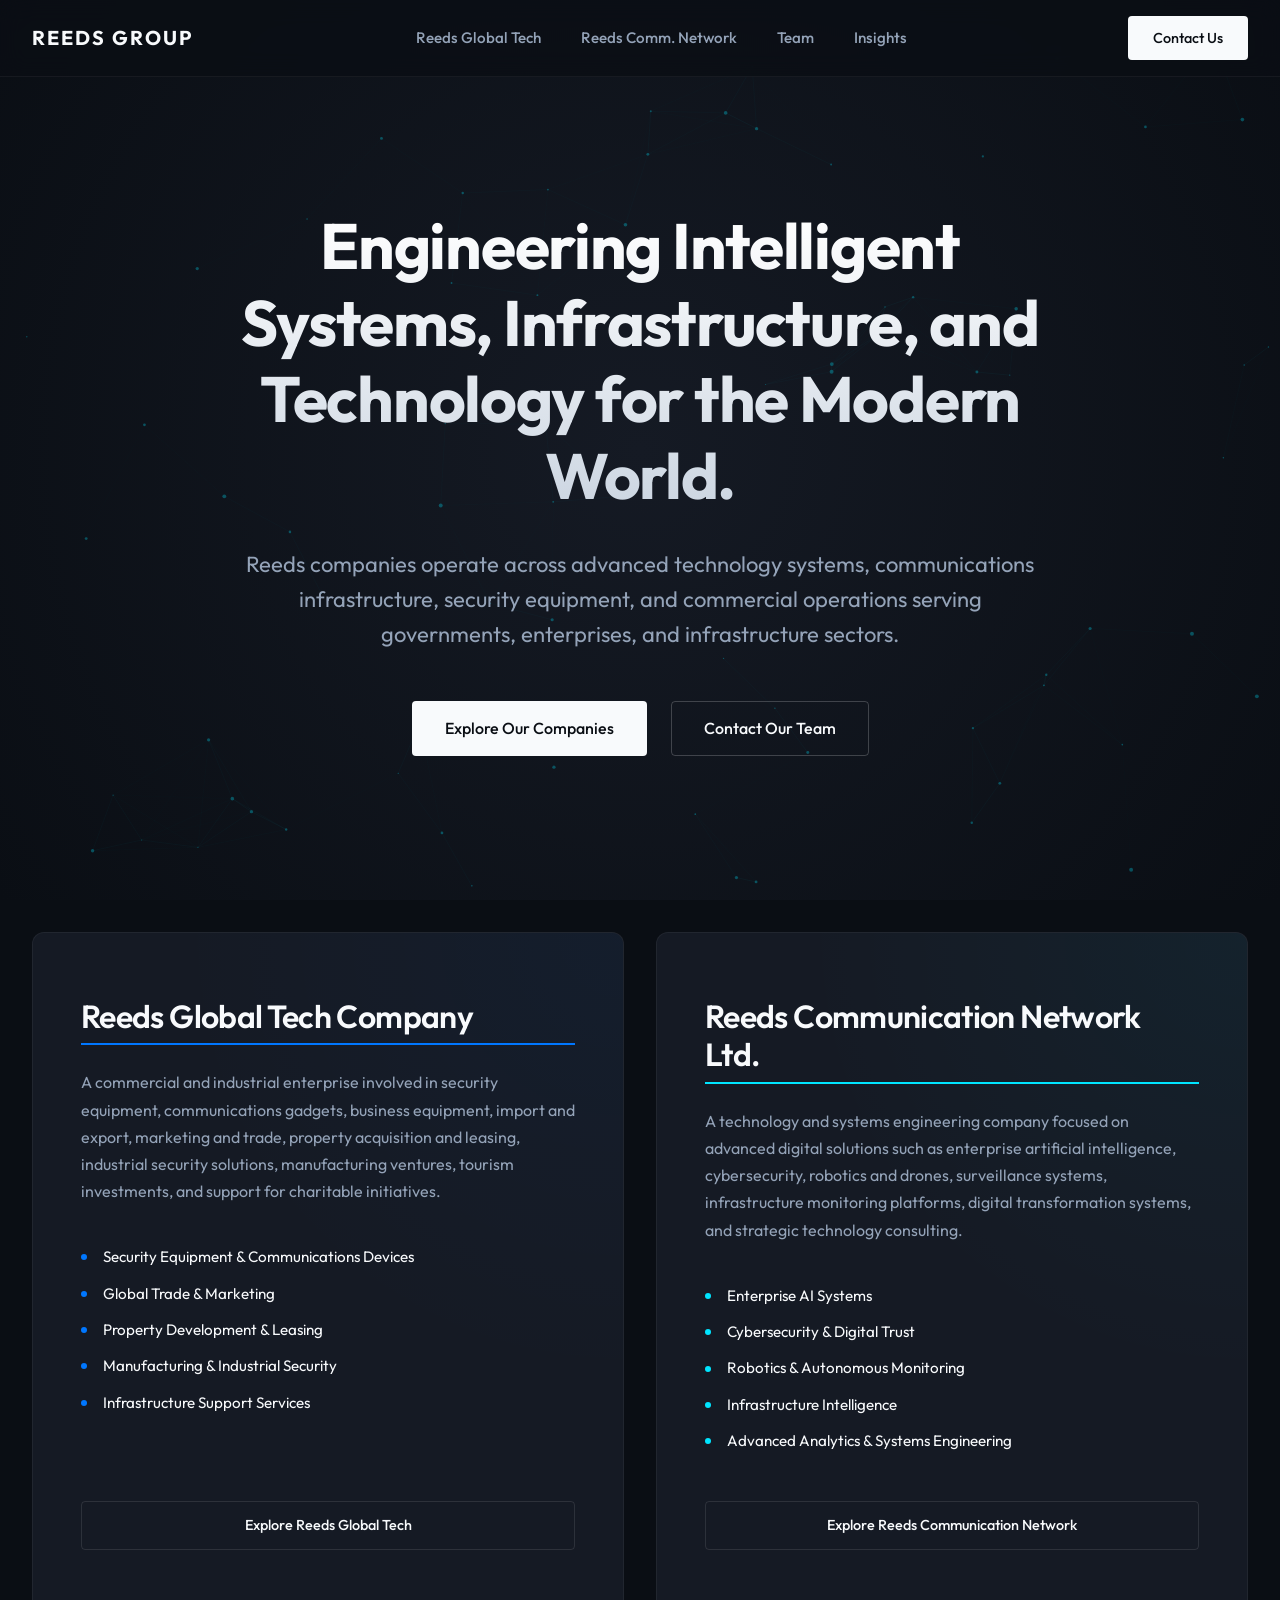
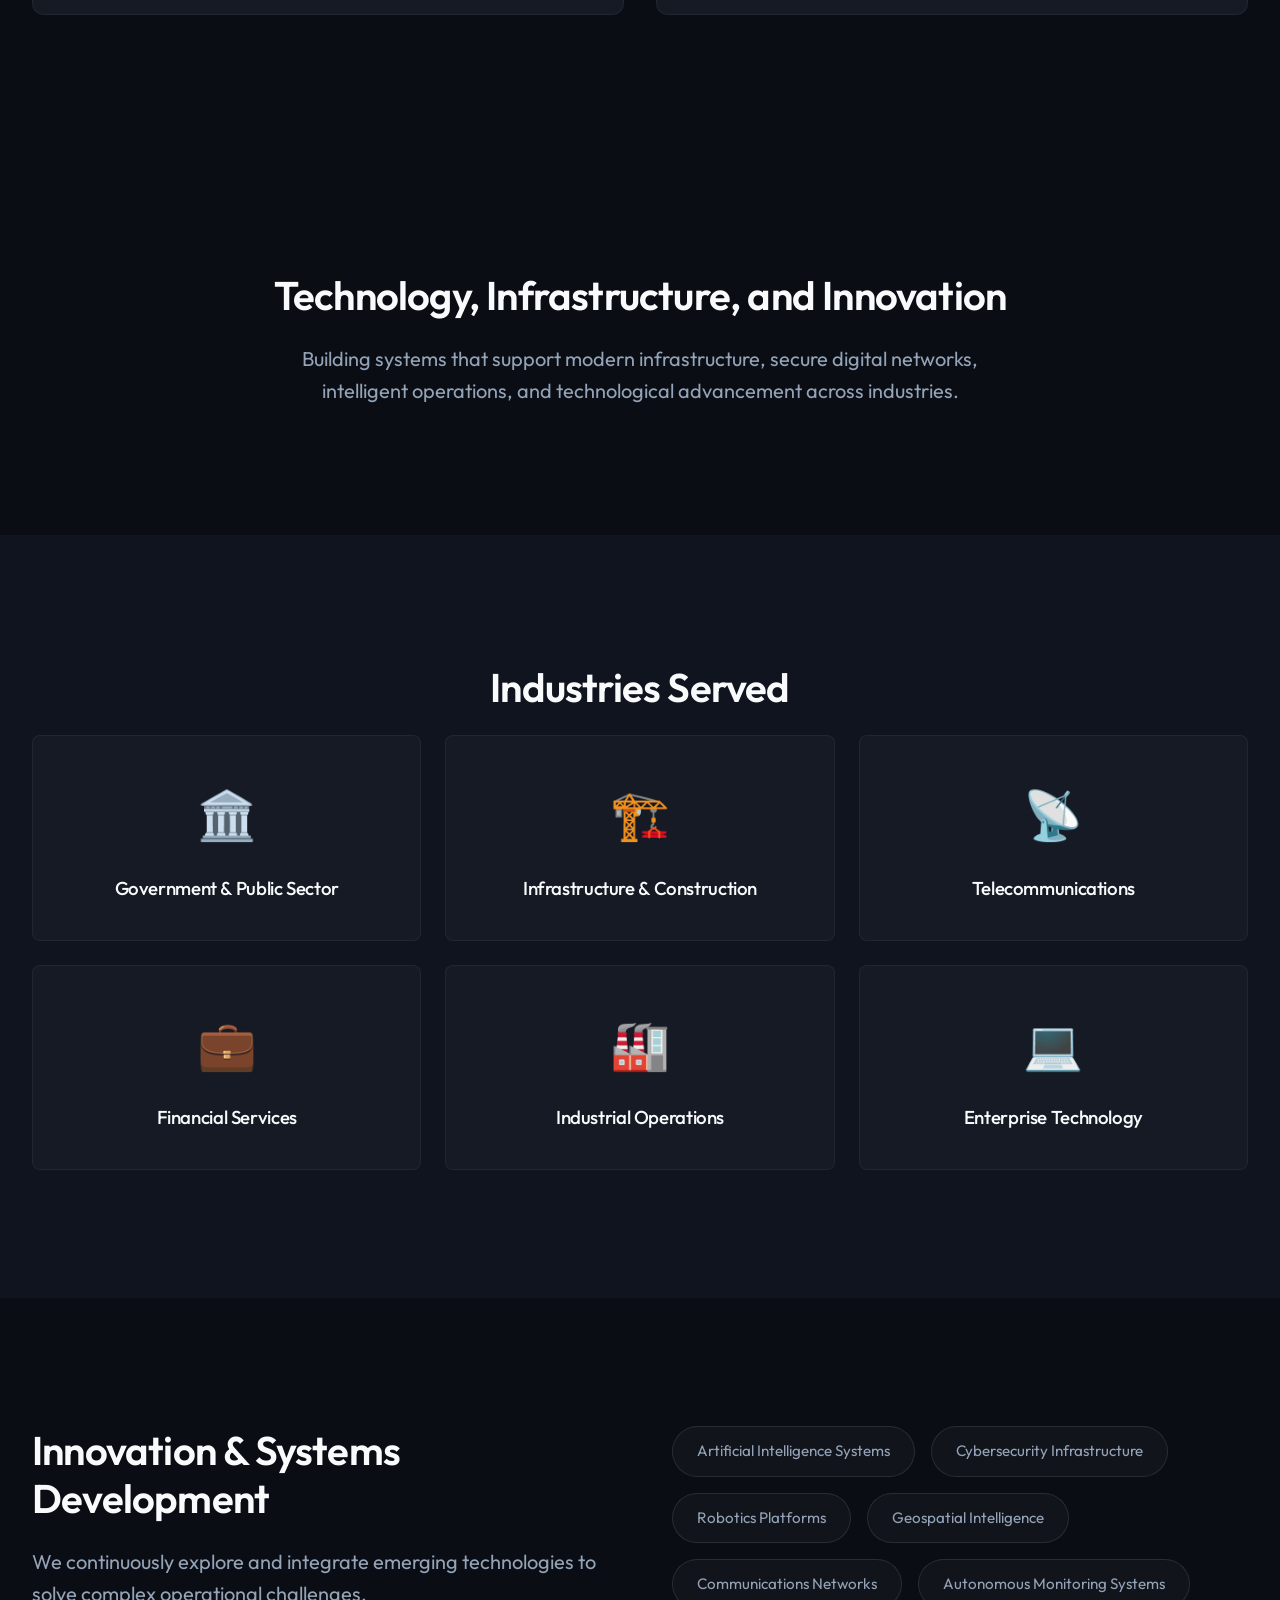
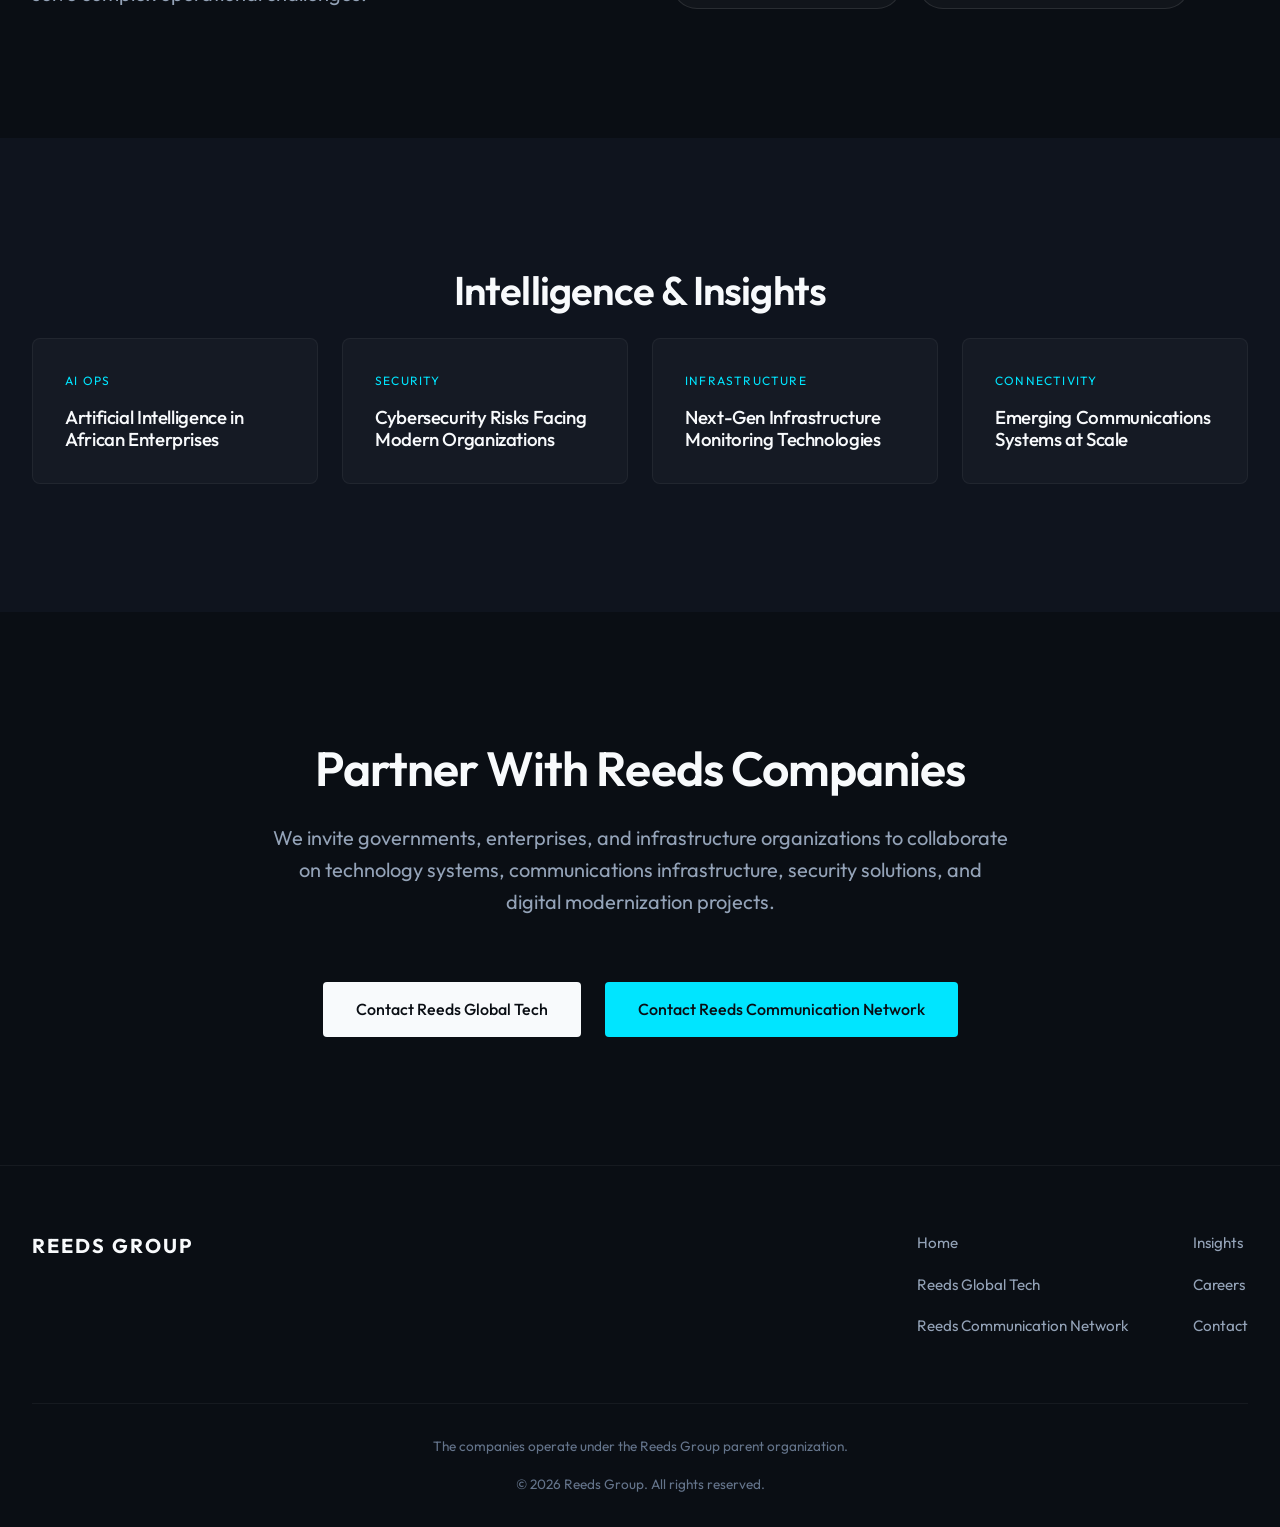
==== index.html @ 5dd76f9d "First Batch" ====
<!DOCTYPE html>
<html lang="en">
<head>
    <meta charset="UTF-8">
    <meta name="viewport" content="width=device-width, initial-scale=1.0">
    <title>Reeds Group | Technology, Infrastructure & Intelligence</title>
    <meta name="description" content="Reeds Group gateway website. Engineering intelligent systems, infrastructure, and technology for the modern world.">
    <!-- Fonts -->
    <link rel="preconnect" href="https://fonts.googleapis.com">
    <link rel="preconnect" href="https://fonts.gstatic.com" crossorigin>
    <link href="https://fonts.googleapis.com/css2?family=Outfit:wght@300;400;500;600;700&display=swap" rel="stylesheet">
    <link rel="stylesheet" href="index.css">
</head>
<body>
    <header class="global-header">
        <div class="header-container">
            <div class="header-logo"><a href="index.html">REEDS GROUP</a></div>
            <nav class="header-nav">
                <ul>
                    <li><a href="global-tech.html">Reeds Global Tech</a></li>
                    <li><a href="comm-network.html">Reeds Comm. Network</a></li>
                    <li><a href="javascript:void(0)">Team</a></li>
                    <li><a href="javascript:void(0)">Insights</a></li>
                </ul>
            </nav>
            <div class="header-actions">
                <a href="#contact" class="btn btn-primary btn-sm">Contact Us</a>
            </div>
        </div>
    </header>

    <main>
        <!-- Full Screen Hero -->
        <section class="hero-section">
            <canvas id="network-canvas"></canvas>
            <div class="hero-content">
                <h1 class="hero-title fade-in">Engineering Intelligent Systems, Infrastructure, and Technology for the Modern World.</h1>
                <p class="hero-subtitle fade-in delay-1">Reeds companies operate across advanced technology systems, communications infrastructure, security equipment, and commercial operations serving governments, enterprises, and infrastructure sectors.</p>
                <div class="hero-actions fade-in delay-2">
                    <a href="#gateway" class="btn btn-primary">Explore Our Companies</a>
                    <a href="#contact" class="btn btn-secondary">Contact Our Team</a>
                </div>
            </div>
        </section>

        <!-- Gateway Section -->
        <section id="gateway" class="gateway-section section-padding">
            <div class="gateway-container fade-in-up">
                
                <!-- Panel 1 -->
                <div class="gateway-panel panel-left group-hover">
                    <div class="panel-content">
                        <h2>Reeds Global Tech Company</h2>
                        <p class="panel-desc">A commercial and industrial enterprise involved in security equipment, communications gadgets, business equipment, import and export, marketing and trade, property acquisition and leasing, industrial security solutions, manufacturing ventures, tourism investments, and support for charitable initiatives.</p>
                        <ul class="focus-list">
                            <li>Security Equipment & Communications Devices</li>
                            <li>Global Trade & Marketing</li>
                            <li>Property Development & Leasing</li>
                            <li>Manufacturing & Industrial Security</li>
                            <li>Infrastructure Support Services</li>
                        </ul>
                        <a href="global-tech.html" class="btn btn-outline mt-auto">Explore Reeds Global Tech</a>
                    </div>
                    <div class="panel-graphics highlight-blue"></div>
                </div>
                
                <!-- Panel 2 -->
                <div class="gateway-panel panel-right group-hover">
                    <div class="panel-content">
                        <h2>Reeds Communication Network Ltd.</h2>
                        <p class="panel-desc">A technology and systems engineering company focused on advanced digital solutions such as enterprise artificial intelligence, cybersecurity, robotics and drones, surveillance systems, infrastructure monitoring platforms, digital transformation systems, and strategic technology consulting.</p>
                        <ul class="focus-list">
                            <li>Enterprise AI Systems</li>
                            <li>Cybersecurity & Digital Trust</li>
                            <li>Robotics & Autonomous Monitoring</li>
                            <li>Infrastructure Intelligence</li>
                            <li>Advanced Analytics & Systems Engineering</li>
                        </ul>
                        <a href="comm-network.html" class="btn btn-outline mt-auto">Explore Reeds Communication Network</a>
                    </div>
                    <div class="panel-graphics highlight-cyan"></div>
                </div>

            </div>
        </section>

        <!-- Technology, Infrastructure and Innovation -->
        <section class="mission-section section-padding">
            <div class="container text-center max-w-lg fade-in-up">
                <h2 class="section-title">Technology, Infrastructure, and Innovation</h2>
                <p class="section-lead">Building systems that support modern infrastructure, secure digital networks, intelligent operations, and technological advancement across industries.</p>
            </div>
        </section>

        <!-- Industries Served -->
        <section class="industries-section section-padding bg-alt">
            <div class="container fade-in-up">
                <h2 class="section-title text-center mb-lg">Industries Served</h2>
                <div class="grid-cards">
                    <div class="card industry-card hover-glow">
                        <div class="icon">🏛️</div>
                        <h3>Government & Public Sector</h3>
                    </div>
                    <div class="card industry-card hover-glow">
                        <div class="icon">🏗️</div>
                        <h3>Infrastructure & Construction</h3>
                    </div>
                    <div class="card industry-card hover-glow">
                        <div class="icon">📡</div>
                        <h3>Telecommunications</h3>
                    </div>
                    <div class="card industry-card hover-glow">
                        <div class="icon">💼</div>
                        <h3>Financial Services</h3>
                    </div>
                    <div class="card industry-card hover-glow">
                        <div class="icon">🏭</div>
                        <h3>Industrial Operations</h3>
                    </div>
                    <div class="card industry-card hover-glow">
                        <div class="icon">💻</div>
                        <h3>Enterprise Technology</h3>
                    </div>
                </div>
            </div>
        </section>

        <!-- Innovation & Systems Development -->
        <section class="innovation-section section-padding">
            <div class="container fade-in-up">
                <div class="layout-split">
                    <div class="split-text">
                        <h2 class="section-title">Innovation & Systems Development</h2>
                        <p class="section-lead">We continuously explore and integrate emerging technologies to solve complex operational challenges.</p>
                    </div>
                    <div class="split-features">
                        <ul class="feature-tags">
                            <li>Artificial Intelligence Systems</li>
                            <li>Cybersecurity Infrastructure</li>
                            <li>Robotics Platforms</li>
                            <li>Geospatial Intelligence</li>
                            <li>Communications Networks</li>
                            <li>Autonomous Monitoring Systems</li>
                        </ul>
                    </div>
                </div>
            </div>
        </section>

        <!-- Insights / Intelligence -->
        <section class="insights-section section-padding bg-alt">
            <div class="container fade-in-up">
                <h2 class="section-title text-center mb-lg">Intelligence & Insights</h2>
                <div class="grid-cards cols-4">
                    <article class="card insight-card hover-glow">
                        <div class="insight-meta">AI Ops</div>
                        <h3>Artificial Intelligence in African Enterprises</h3>
                    </article>
                    <article class="card insight-card hover-glow">
                        <div class="insight-meta">Security</div>
                        <h3>Cybersecurity Risks Facing Modern Organizations</h3>
                    </article>
                    <article class="card insight-card hover-glow">
                        <div class="insight-meta">Infrastructure</div>
                        <h3>Next-Gen Infrastructure Monitoring Technologies</h3>
                    </article>
                    <article class="card insight-card hover-glow">
                        <div class="insight-meta">Connectivity</div>
                        <h3>Emerging Communications Systems at Scale</h3>
                    </article>
                </div>
            </div>
        </section>

        <!-- CTA Section -->
        <section id="contact" class="cta-section section-padding">
            <div class="container text-center max-w-lg fade-in-up">
                <h2 class="section-title cta-title">Partner With Reeds Companies</h2>
                <p class="section-lead mb-lg">We invite governments, enterprises, and infrastructure organizations to collaborate on technology systems, communications infrastructure, security solutions, and digital modernization projects.</p>
                <div class="cta-actions">
                    <a href="javascript:void(0)" class="btn btn-primary">Contact Reeds Global Tech</a>
                    <a href="javascript:void(0)" class="btn btn-primary highlight-cyan-btn">Contact Reeds Communication Network</a>
                </div>
            </div>
        </section>

    </main>

    <!-- Footer -->
    <footer class="global-footer">
        <div class="container">
            <div class="footer-grid">
                <div class="footer-brand">
                    <div class="footer-logo">REEDS GROUP</div>
                </div>
                <div class="footer-nav">
                    <ul>
                        <li><a href="index.html">Home</a></li>
                        <li><a href="global-tech.html">Reeds Global Tech</a></li>
                        <li><a href="comm-network.html">Reeds Communication Network</a></li>
                    </ul>
                    <ul>
                        <li><a href="#">Insights</a></li>
                        <li><a href="#">Careers</a></li>
                        <li><a href="#contact">Contact</a></li>
                    </ul>
                </div>
            </div>
            <div class="footer-bottom">
                <p class="footer-note">The companies operate under the Reeds Group parent organization.</p>
                <p class="footer-copy">&copy; 2026 Reeds Group. All rights reserved.</p>
            </div>
        </div>
    </footer>

    <script src="index.js"></script>
</body>
</html>
---- index.css ----
/* DESIGN TOKENS */
:root {
  --color-bg: #0a0e14;
  --color-bg-alt: #0f141e;
  --color-surface: #151a24;
  --color-surface-elevated: #1a202d;
  
  --text-primary: #f8fafc;
  --text-secondary: #94a3b8;
  --text-muted: #64748b;
  
  --accent-cyan: #00e5ff;
  --accent-cyan-dim: rgba(0, 229, 255, 0.2);
  --accent-blue: #0077ff;
  --accent-blue-dim: rgba(0, 119, 255, 0.2);
  
  --font-main: 'Outfit', system-ui, -apple-system, sans-serif;
  
  --transition-fast: 0.2s ease;
  --transition-normal: 0.4s cubic-bezier(0.16, 1, 0.3, 1);
  --transition-slow: 0.8s cubic-bezier(0.16, 1, 0.3, 1);
}

/* RESET & BASE */
*, *::before, *::after {
  box-sizing: border-box;
  margin: 0;
  padding: 0;
}

html {
  scroll-behavior: smooth;
  font-family: var(--font-main);
  background-color: var(--color-bg);
  color: var(--text-primary);
  line-height: 1.6;
  font-size: 16px;
}

body {
  overflow-x: hidden;
  -webkit-font-smoothing: antialiased;
}

ul {
  list-style: none;
}

a {
  text-decoration: none;
  color: inherit;
  transition: color var(--transition-fast);
}

/* UTILITIES */
.container {
  max-width: 1280px;
  margin: 0 auto;
  padding: 0 2rem;
}

.section-padding {
  padding: 8rem 0;
}

.text-center { text-align: center; }
.max-w-lg { max-width: 800px; margin-inline: auto; }
.mb-lg { margin-bottom: 4rem; }
.mt-auto { margin-top: auto; }

.bg-alt { background-color: var(--color-bg-alt); }

/* TYPOGRAPHY */
h1, h2, h3, h4 {
  line-height: 1.2;
  font-weight: 500;
  letter-spacing: -0.02em;
}

.section-title {
  font-size: 2.5rem;
  margin-bottom: 1.5rem;
  font-weight: 600;
}

.section-lead {
  font-size: 1.25rem;
  color: var(--text-secondary);
}

/* HEADER */
.global-header {
  position: fixed;
  top: 0;
  width: 100%;
  padding: 1rem 2rem;
  z-index: 100;
  background: rgba(10, 14, 20, 0.8);
  backdrop-filter: blur(12px);
  border-bottom: 1px solid rgba(255, 255, 255, 0.05);
}

.header-container {
  max-width: 1400px;
  margin: 0 auto;
  display: flex;
  justify-content: space-between;
  align-items: center;
}

.header-logo {
  font-weight: 700;
  letter-spacing: 0.1em;
  font-size: 1.25rem;
  color: var(--text-primary);
  text-transform: uppercase;
}

.header-nav ul {
  display: flex;
  gap: 2.5rem;
  align-items: center;
}

.header-nav a {
  font-size: 0.95rem;
  font-weight: 500;
  color: var(--text-secondary);
  position: relative;
  padding: 0.5rem 0;
}

.header-nav a:hover {
  color: var(--text-primary);
}

.header-nav a::after {
  content: '';
  position: absolute;
  width: 0;
  height: 2px;
  bottom: 0;
  left: 0;
  background-color: var(--accent-cyan);
  transition: width var(--transition-normal);
}

.header-nav a:hover::after {
  width: 100%;
}

.header-actions .btn-sm {
  padding: 0.6rem 1.5rem;
  font-size: 0.9rem;
}

/* BUTTONS */
.btn {
  display: inline-flex;
  align-items: center;
  justify-content: center;
  padding: 0.875rem 2rem;
  font-size: 1rem;
  font-weight: 500;
  border-radius: 4px;
  cursor: pointer;
  transition: all var(--transition-normal);
  border: 1px solid transparent;
}

.btn-primary {
  background-color: var(--text-primary);
  color: var(--color-bg);
}

.btn-primary:hover {
  background-color: #e2e8f0;
  transform: translateY(-2px);
  box-shadow: 0 4px 20px rgba(255, 255, 255, 0.1);
}

.btn-secondary {
  background-color: transparent;
  color: var(--text-primary);
  border-color: rgba(255, 255, 255, 0.2);
}

.btn-secondary:hover {
  background-color: rgba(255, 255, 255, 0.05);
  border-color: rgba(255, 255, 255, 0.4);
}

.btn-outline {
  background: transparent;
  color: var(--text-primary);
  border-color: rgba(255, 255, 255, 0.1);
  padding: 0.75rem 1.5rem;
  font-size: 0.9rem;
}

.btn-outline:hover {
  border-color: var(--text-primary);
  background: rgba(255, 255, 255, 0.03);
}

.highlight-cyan-btn {
  background-color: var(--accent-cyan);
  color: var(--color-bg);
}

.highlight-cyan-btn:hover {
  background-color: #fff;
  box-shadow: 0 4px 20px var(--accent-cyan-dim);
}

/* HERO SECTION */
.hero-section {
  position: relative;
  min-height: 100vh;
  display: flex;
  align-items: center;
  justify-content: center;
  padding: 0 2rem;
  overflow: hidden;
  background: radial-gradient(circle at center, var(--color-surface) 0%, var(--color-bg) 100%);
}

#network-canvas {
  position: absolute;
  top: 0;
  left: 0;
  width: 100%;
  height: 100%;
  z-index: 1;
  opacity: 0.6;
}

.hero-content {
  position: relative;
  z-index: 2;
  text-align: center;
  max-width: 900px;
  margin-top: 4rem;
}

.hero-title {
  font-size: clamp(2.5rem, 5vw, 4.5rem);
  font-weight: 700;
  margin-bottom: 2rem;
  background: linear-gradient(180deg, #fff 0%, #cbd5e1 100%);
  -webkit-background-clip: text;
  -webkit-text-fill-color: transparent;
}

.hero-subtitle {
  font-size: clamp(1.125rem, 2vw, 1.375rem);
  color: var(--text-secondary);
  margin-bottom: 3rem;
  max-width: 800px;
  margin-inline: auto;
}

.hero-actions {
  display: flex;
  gap: 1.5rem;
  justify-content: center;
  flex-wrap: wrap;
}

/* GATEWAY SECTION */
.gateway-section {
  position: relative;
  z-index: 2;
  margin-top: -6rem; /* pull up into hero slightly */
}

.gateway-container {
  max-width: 1400px;
  margin: 0 auto;
  padding: 0 2rem;
  display: grid;
  grid-template-columns: 1fr 1fr;
  gap: 2rem;
}

@media (max-width: 1024px) {
  .gateway-container { grid-template-columns: 1fr; margin-top: 2rem;}
  .gateway-section { margin-top: 0; }
}

.gateway-panel {
  background: var(--color-surface);
  border: 1px solid rgba(255, 255, 255, 0.05);
  border-radius: 12px;
  padding: 4rem 3rem;
  display: flex;
  flex-direction: column;
  position: relative;
  overflow: hidden;
  transition: transform var(--transition-normal), box-shadow var(--transition-normal);
  min-height: 600px;
}

.gateway-panel:hover {
  transform: translateY(-8px);
  border-color: rgba(255, 255, 255, 0.1);
  box-shadow: 0 24px 48px rgba(0, 0, 0, 0.4);
}

.panel-content {
  position: relative;
  z-index: 2;
  display: flex;
  flex-direction: column;
  height: 100%;
}

.panel-content h2 {
  font-size: 2rem;
  margin-bottom: 1.5rem;
  font-weight: 600;
}

.panel-desc {
  color: var(--text-secondary);
  margin-bottom: 2.5rem;
  line-height: 1.7;
}

.focus-list {
  margin-bottom: 3rem;
  display: flex;
  flex-direction: column;
  gap: 0.75rem;
}

.focus-list li {
  color: var(--text-primary);
  display: flex;
  align-items: center;
  font-size: 0.95rem;
}

.focus-list li::before {
  content: '';
  display: inline-block;
  width: 6px;
  height: 6px;
  border-radius: 50%;
  margin-right: 1rem;
}

.panel-left .focus-list li::before { background-color: var(--accent-blue); }
.panel-right .focus-list li::before { background-color: var(--accent-cyan); }
.panel-left h2 { border-bottom: 2px solid var(--accent-blue); display: inline-block; padding-bottom: 0.5rem; }
.panel-right h2 { border-bottom: 2px solid var(--accent-cyan); display: inline-block; padding-bottom: 0.5rem; }

/* Background graphics for cards */
.panel-graphics {
  position: absolute;
  top: 0; right: 0; bottom: 0; left: 0;
  z-index: 1;
  pointer-events: none;
  opacity: 0.2;
  transition: opacity var(--transition-normal);
}

.gateway-panel:hover .panel-graphics {
  opacity: 0.5;
}

.highlight-blue {
  background: radial-gradient(circle at 100% 0%, var(--accent-blue-dim), transparent 50%);
}

.highlight-cyan {
  background: radial-gradient(circle at 100% 0%, var(--accent-cyan-dim), transparent 50%);
}

/* GRID / CARDS */
.grid-cards {
  display: grid;
  grid-template-columns: repeat(auto-fit, minmax(300px, 1fr));
  gap: 1.5rem;
}

.cols-4 {
  grid-template-columns: repeat(auto-fit, minmax(280px, 1fr));
}

.card {
  background: var(--color-surface);
  border: 1px solid rgba(255, 255, 255, 0.05);
  border-radius: 8px;
  padding: 2.5rem;
  transition: all var(--transition-normal);
}

.hover-glow:hover {
  transform: translateY(-4px);
  border-color: rgba(255, 255, 255, 0.1);
  box-shadow: 0 10px 30px rgba(0, 0, 0, 0.2), inset 0 0 40px rgba(255,255,255, 0.02);
}

.industry-card {
  text-align: center;
}

.industry-card .icon {
  font-size: 3rem;
  margin-bottom: 1.5rem;
  color: var(--accent-cyan);
}

.insight-card {
  padding: 2rem;
  display: flex;
  flex-direction: column;
}

.insight-card:hover {
  background: var(--color-surface-elevated);
}

.insight-meta {
  font-size: 0.75rem;
  letter-spacing: 0.1em;
  text-transform: uppercase;
  color: var(--accent-cyan);
  margin-bottom: 1rem;
}

/* INNOVATION SECTION */
.layout-split {
  display: grid;
  grid-template-columns: 1fr 1fr;
  gap: 4rem;
  align-items: center;
}

@media (max-width: 900px) {
  .layout-split { grid-template-columns: 1fr; }
}

.feature-tags {
  display: flex;
  flex-wrap: wrap;
  gap: 1rem;
}

.feature-tags li {
  padding: 0.75rem 1.5rem;
  background: rgba(255, 255, 255, 0.03);
  border: 1px solid rgba(255, 255, 255, 0.1);
  border-radius: 30px;
  font-size: 0.95rem;
  color: var(--text-secondary);
}

/* CTA BLOCK */
.cta-title {
  font-size: 3rem;
}

.cta-actions {
  display: flex;
  justify-content: center;
  gap: 1.5rem;
  flex-wrap: wrap;
}

/* FOOTER */
.global-footer {
  border-top: 1px solid rgba(255, 255, 255, 0.05);
  padding: 4rem 0 2rem;
  background: var(--color-bg);
}

.footer-grid {
  display: flex;
  justify-content: space-between;
  flex-wrap: wrap;
  gap: 3rem;
  margin-bottom: 4rem;
}

.footer-logo {
  font-size: 1.25rem;
  font-weight: 700;
  letter-spacing: 0.1em;
}

.footer-nav {
  display: flex;
  gap: 4rem;
}

.footer-nav ul {
  display: flex;
  flex-direction: column;
  gap: 1rem;
}

.footer-nav a {
  color: var(--text-secondary);
  font-size: 0.95rem;
}

.footer-nav a:hover {
  color: var(--text-primary);
}

.footer-bottom {
  display: flex;
  flex-direction: column;
  gap: 1rem;
  align-items: center;
  text-align: center;
  color: var(--text-muted);
  font-size: 0.85rem;
  padding-top: 2rem;
  border-top: 1px solid rgba(255, 255, 255, 0.05);
}

/* ANIMATIONS */
.fade-in {
  opacity: 0;
  transform: translateY(20px);
  animation: fadeUp 1s var(--transition-normal) forwards;
}

.delay-1 { animation-delay: 0.2s; }
.delay-2 { animation-delay: 0.4s; }

@keyframes fadeUp {
  to {
    opacity: 1;
    transform: translateY(0);
  }
}

.fade-in-up {
  opacity: 0;
  transform: translateY(30px);
  transition: opacity 0.8s ease, transform 0.8s var(--transition-normal);
}

.fade-in-up.visible {
  opacity: 1;
  transform: translateY(0);
}
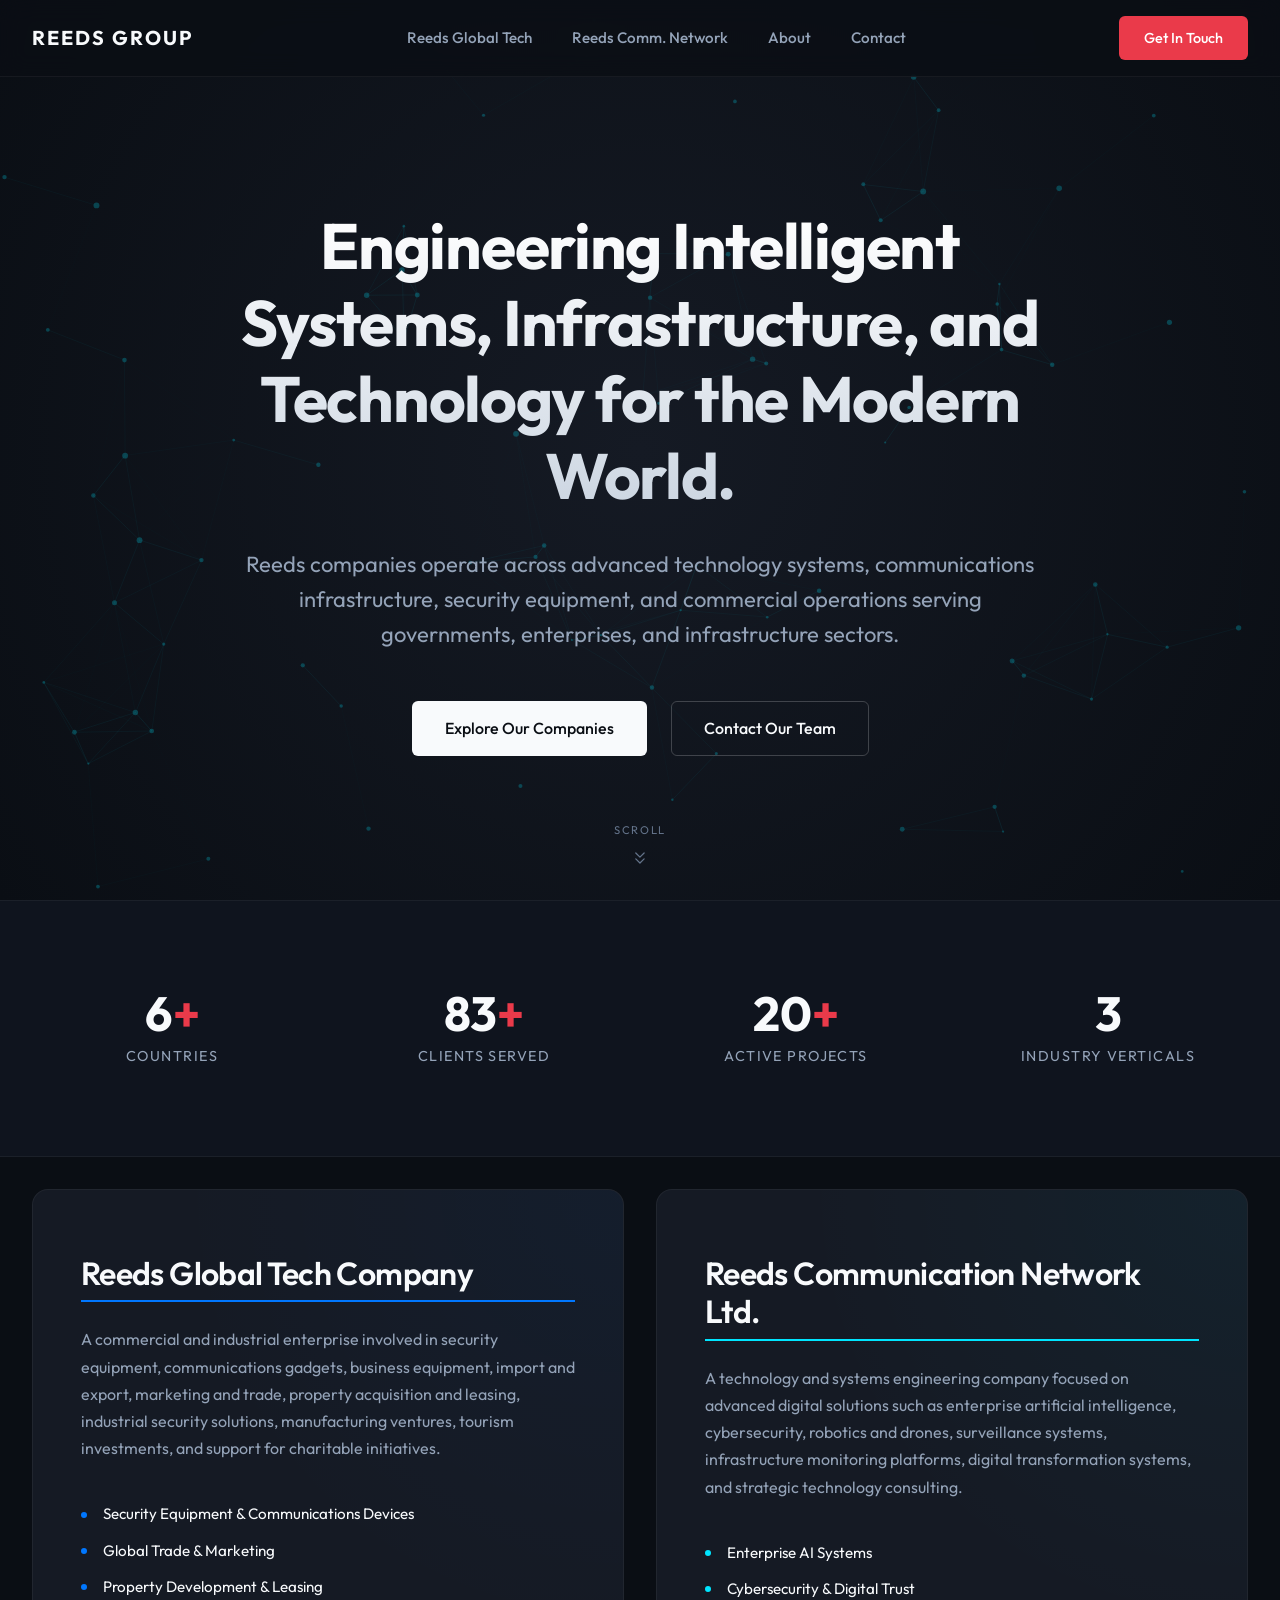
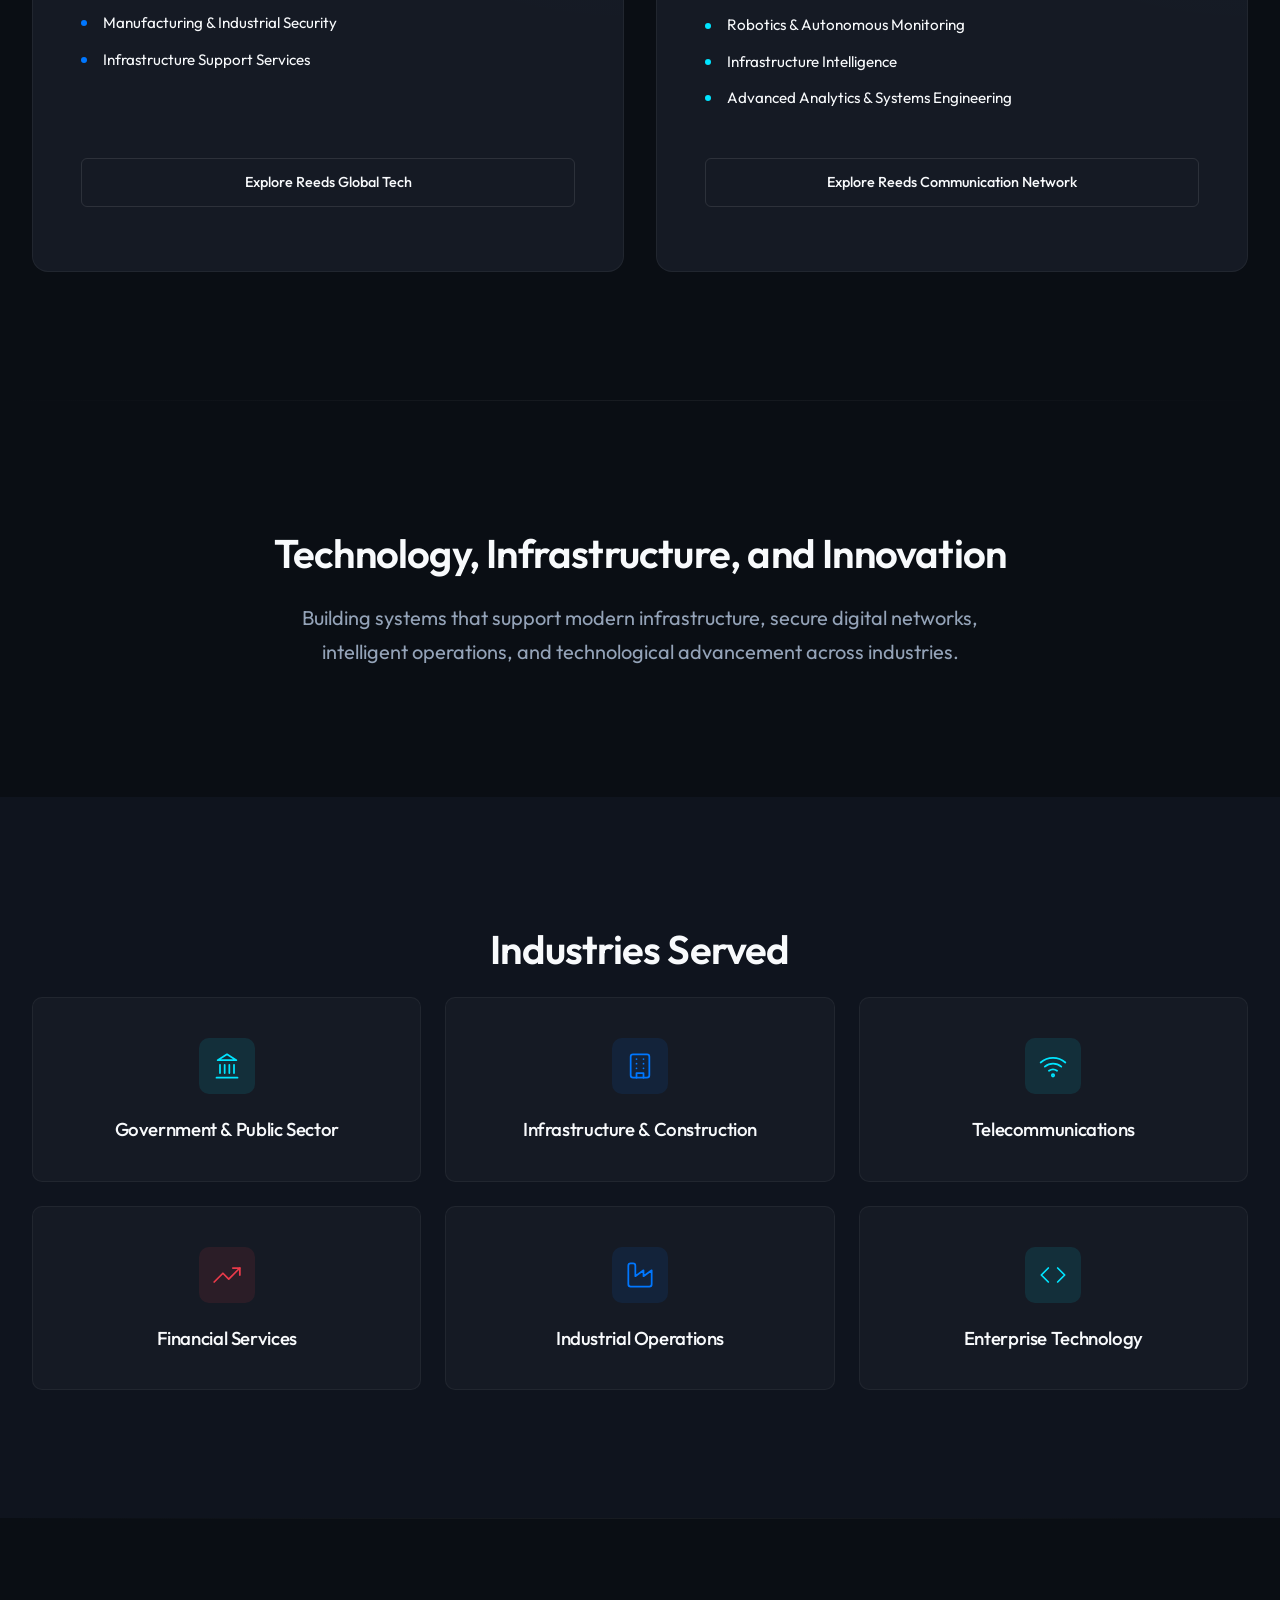
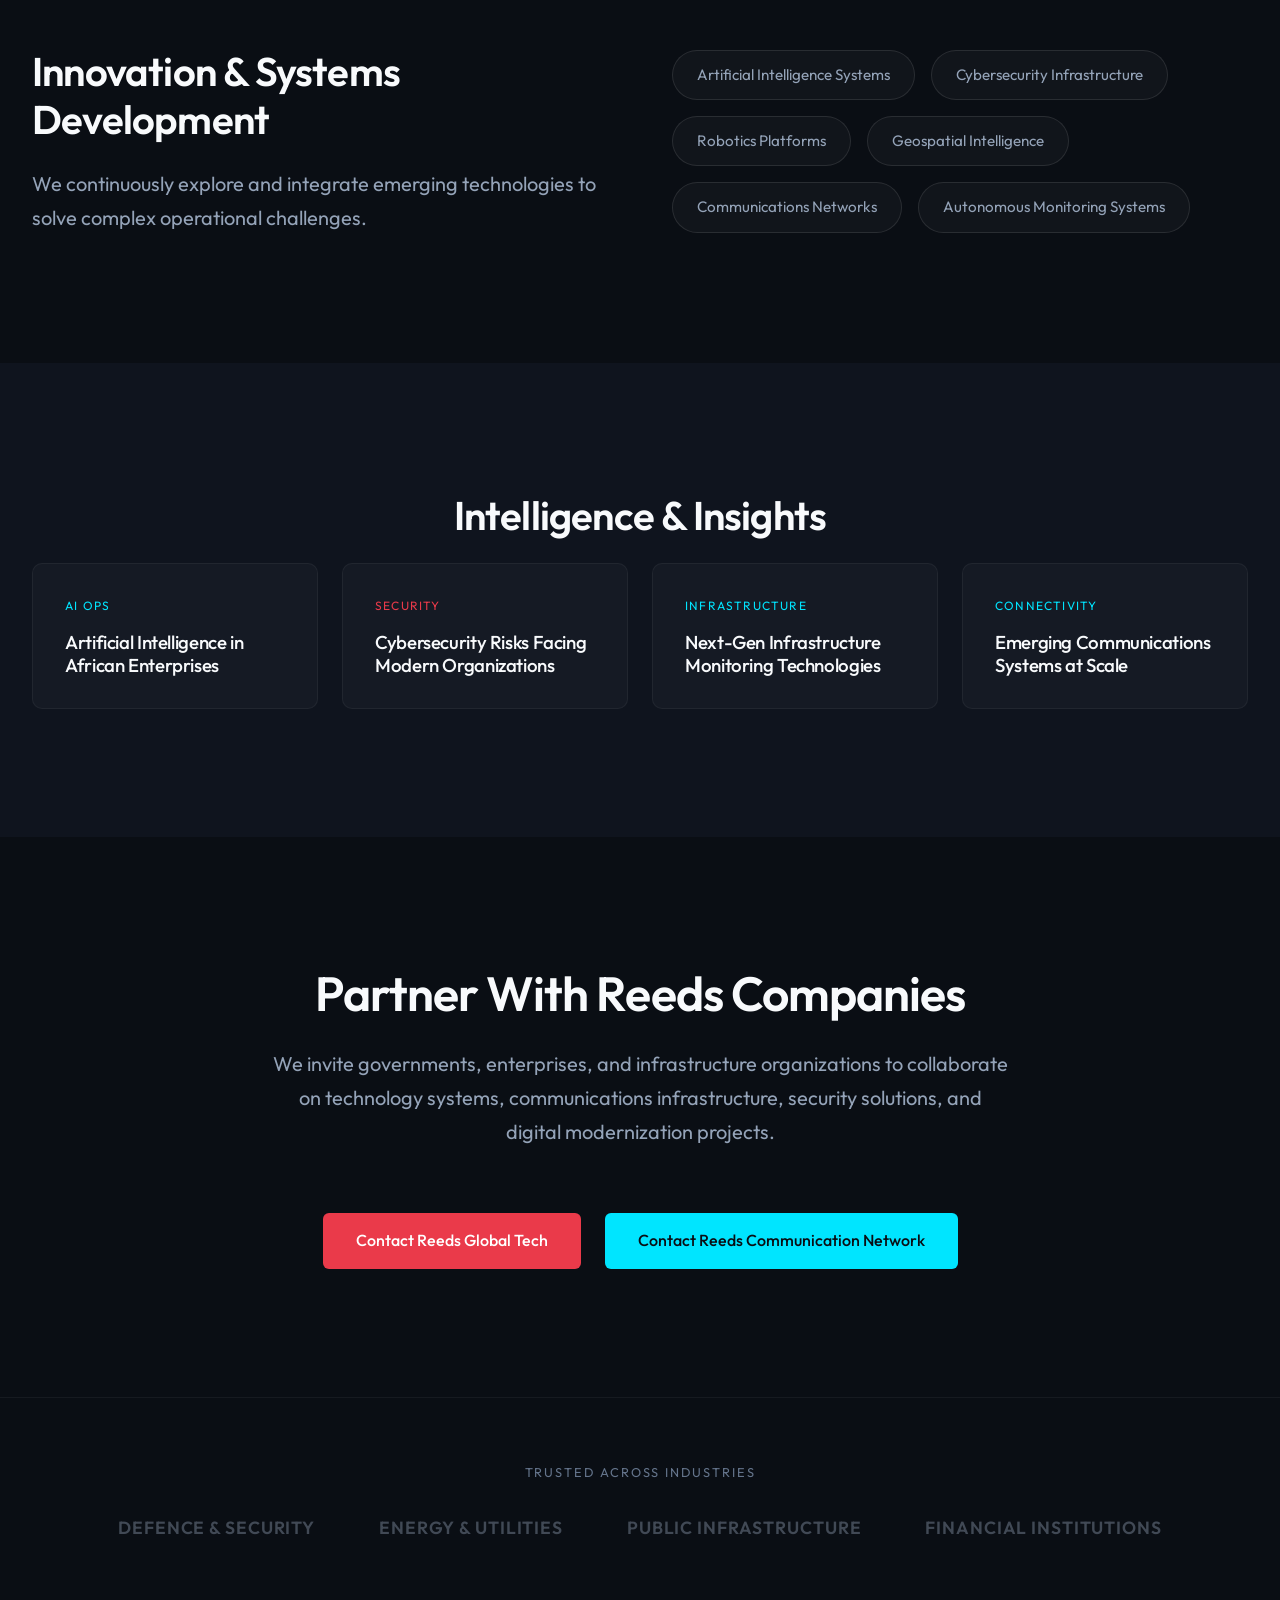
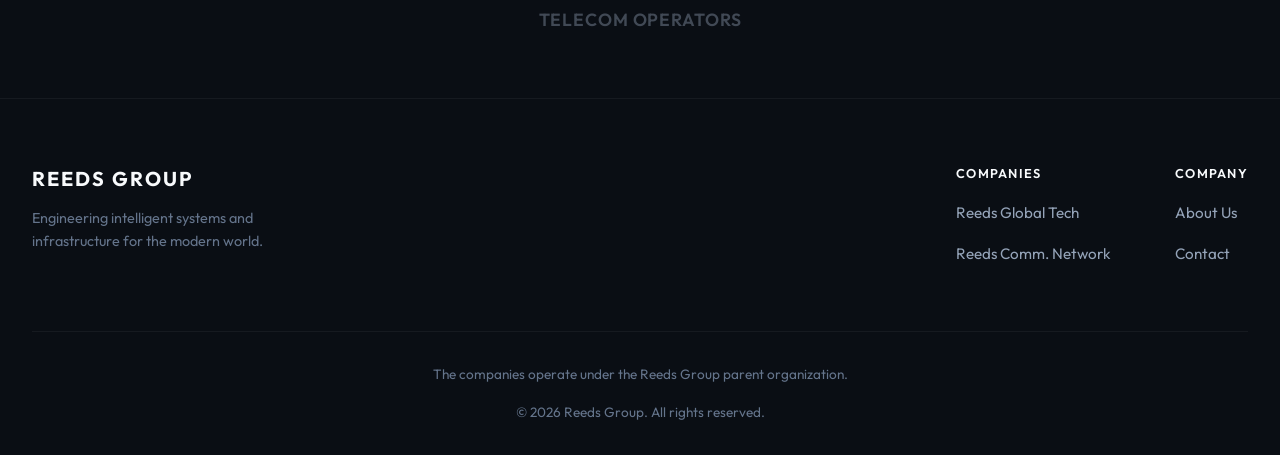
==== commit 99490baa: "feat: add About and Contact pages, local server workflow documentation, and update site navigation a" ====
--- a/index.html
+++ b/index.html
@@ -5,13 +5,21 @@
     <meta name="viewport" content="width=device-width, initial-scale=1.0">
     <title>Reeds Group | Technology, Infrastructure & Intelligence</title>
     <meta name="description" content="Reeds Group gateway website. Engineering intelligent systems, infrastructure, and technology for the modern world.">
-    <!-- Fonts -->
     <link rel="preconnect" href="https://fonts.googleapis.com">
     <link rel="preconnect" href="https://fonts.gstatic.com" crossorigin>
     <link href="https://fonts.googleapis.com/css2?family=Outfit:wght@300;400;500;600;700&display=swap" rel="stylesheet">
     <link rel="stylesheet" href="index.css">
 </head>
 <body>
+    <!-- Mobile Menu Overlay -->
+    <div class="mobile-menu" id="mobile-menu">
+        <a href="index.html">Home</a>
+        <a href="global-tech.html">Reeds Global Tech</a>
+        <a href="comm-network.html">Reeds Comm. Network</a>
+        <a href="about.html">About</a>
+        <a href="contact.html">Contact</a>
+    </div>
+
     <header class="global-header">
         <div class="header-container">
             <div class="header-logo"><a href="index.html">REEDS GROUP</a></div>
@@ -19,18 +27,21 @@
                 <ul>
                     <li><a href="global-tech.html">Reeds Global Tech</a></li>
                     <li><a href="comm-network.html">Reeds Comm. Network</a></li>
-                    <li><a href="javascript:void(0)">Team</a></li>
-                    <li><a href="javascript:void(0)">Insights</a></li>
+                    <li><a href="about.html">About</a></li>
+                    <li><a href="contact.html">Contact</a></li>
                 </ul>
             </nav>
             <div class="header-actions">
-                <a href="#contact" class="btn btn-primary btn-sm">Contact Us</a>
-            </div>
+                <a href="contact.html" class="btn highlight-red-btn btn-sm">Get In Touch</a>
+            </div>
+            <button class="mobile-toggle" id="mobile-toggle" aria-label="Toggle menu">
+                <span></span><span></span><span></span>
+            </button>
         </div>
     </header>
 
     <main>
-        <!-- Full Screen Hero -->
+        <!-- Hero -->
         <section class="hero-section">
             <canvas id="network-canvas"></canvas>
             <div class="hero-content">
@@ -38,7 +49,35 @@
                 <p class="hero-subtitle fade-in delay-1">Reeds companies operate across advanced technology systems, communications infrastructure, security equipment, and commercial operations serving governments, enterprises, and infrastructure sectors.</p>
                 <div class="hero-actions fade-in delay-2">
                     <a href="#gateway" class="btn btn-primary">Explore Our Companies</a>
-                    <a href="#contact" class="btn btn-secondary">Contact Our Team</a>
+                    <a href="contact.html" class="btn btn-secondary">Contact Our Team</a>
+                </div>
+            </div>
+            <div class="scroll-indicator">
+                <span>Scroll</span>
+                <svg viewBox="0 0 24 24" stroke-width="1.5" stroke-linecap="round" stroke-linejoin="round"><path d="M7 13l5 5 5-5"/><path d="M7 6l5 5 5-5"/></svg>
+            </div>
+        </section>
+
+        <!-- Stats -->
+        <section class="stats-section">
+            <div class="container">
+                <div class="stats-grid fade-in-up">
+                    <div class="stat-item">
+                        <div class="stat-number" data-target="15">0<span class="stat-suffix">+</span></div>
+                        <div class="stat-label">Countries</div>
+                    </div>
+                    <div class="stat-item">
+                        <div class="stat-number" data-target="200">0<span class="stat-suffix">+</span></div>
+                        <div class="stat-label">Clients Served</div>
+                    </div>
+                    <div class="stat-item">
+                        <div class="stat-number" data-target="50">0<span class="stat-suffix">+</span></div>
+                        <div class="stat-label">Active Projects</div>
+                    </div>
+                    <div class="stat-item">
+                        <div class="stat-number" data-target="8">0</div>
+                        <div class="stat-label">Industry Verticals</div>
+                    </div>
                 </div>
             </div>
         </section>
@@ -46,9 +85,7 @@
         <!-- Gateway Section -->
         <section id="gateway" class="gateway-section section-padding">
             <div class="gateway-container fade-in-up">
-                
-                <!-- Panel 1 -->
-                <div class="gateway-panel panel-left group-hover">
+                <div class="gateway-panel panel-left">
                     <div class="panel-content">
                         <h2>Reeds Global Tech Company</h2>
                         <p class="panel-desc">A commercial and industrial enterprise involved in security equipment, communications gadgets, business equipment, import and export, marketing and trade, property acquisition and leasing, industrial security solutions, manufacturing ventures, tourism investments, and support for charitable initiatives.</p>
@@ -63,9 +100,7 @@
                     </div>
                     <div class="panel-graphics highlight-blue"></div>
                 </div>
-                
-                <!-- Panel 2 -->
-                <div class="gateway-panel panel-right group-hover">
+                <div class="gateway-panel panel-right">
                     <div class="panel-content">
                         <h2>Reeds Communication Network Ltd.</h2>
                         <p class="panel-desc">A technology and systems engineering company focused on advanced digital solutions such as enterprise artificial intelligence, cybersecurity, robotics and drones, surveillance systems, infrastructure monitoring platforms, digital transformation systems, and strategic technology consulting.</p>
@@ -80,11 +115,12 @@
                     </div>
                     <div class="panel-graphics highlight-cyan"></div>
                 </div>
-
-            </div>
-        </section>
-
-        <!-- Technology, Infrastructure and Innovation -->
+            </div>
+        </section>
+
+        <hr class="section-divider">
+
+        <!-- Mission -->
         <section class="mission-section section-padding">
             <div class="container text-center max-w-lg fade-in-up">
                 <h2 class="section-title">Technology, Infrastructure, and Innovation</h2>
@@ -98,34 +134,48 @@
                 <h2 class="section-title text-center mb-lg">Industries Served</h2>
                 <div class="grid-cards">
                     <div class="card industry-card hover-glow">
-                        <div class="icon">🏛️</div>
+                        <div class="icon-container icon-cyan">
+                            <svg viewBox="0 0 24 24" stroke-linecap="round" stroke-linejoin="round"><line x1="3" y1="22" x2="21" y2="22"/><line x1="6" y1="18" x2="6" y2="11"/><line x1="10" y1="18" x2="10" y2="11"/><line x1="14" y1="18" x2="14" y2="11"/><line x1="18" y1="18" x2="18" y2="11"/><polygon points="12 2 20 7 4 7"/></svg>
+                        </div>
                         <h3>Government & Public Sector</h3>
                     </div>
                     <div class="card industry-card hover-glow">
-                        <div class="icon">🏗️</div>
+                        <div class="icon-container icon-blue">
+                            <svg viewBox="0 0 24 24" stroke-linecap="round" stroke-linejoin="round"><rect x="4" y="2" width="16" height="20" rx="2"/><line x1="9" y1="6" x2="9.01" y2="6"/><line x1="15" y1="6" x2="15.01" y2="6"/><line x1="9" y1="10" x2="9.01" y2="10"/><line x1="15" y1="10" x2="15.01" y2="10"/><line x1="9" y1="14" x2="9.01" y2="14"/><line x1="15" y1="14" x2="15.01" y2="14"/><path d="M9 22v-4h6v4"/></svg>
+                        </div>
                         <h3>Infrastructure & Construction</h3>
                     </div>
                     <div class="card industry-card hover-glow">
-                        <div class="icon">📡</div>
+                        <div class="icon-container icon-cyan">
+                            <svg viewBox="0 0 24 24" stroke-linecap="round" stroke-linejoin="round"><path d="M5 12.55a11 11 0 0 1 14.08 0"/><path d="M1.42 9a16 16 0 0 1 21.16 0"/><path d="M8.53 16.11a6 6 0 0 1 6.95 0"/><circle cx="12" cy="20" r="1"/></svg>
+                        </div>
                         <h3>Telecommunications</h3>
                     </div>
                     <div class="card industry-card hover-glow">
-                        <div class="icon">💼</div>
+                        <div class="icon-container icon-red">
+                            <svg viewBox="0 0 24 24" stroke-linecap="round" stroke-linejoin="round"><polyline points="23 6 13.5 15.5 8.5 10.5 1 18"/><polyline points="17 6 23 6 23 12"/></svg>
+                        </div>
                         <h3>Financial Services</h3>
                     </div>
                     <div class="card industry-card hover-glow">
-                        <div class="icon">🏭</div>
+                        <div class="icon-container icon-blue">
+                            <svg viewBox="0 0 24 24" stroke-linecap="round" stroke-linejoin="round"><path d="M2 20a2 2 0 0 0 2 2h16a2 2 0 0 0 2-2V8l-7 5V8l-7 5V4a2 2 0 0 0-2-2H4a2 2 0 0 0-2 2Z"/></svg>
+                        </div>
                         <h3>Industrial Operations</h3>
                     </div>
                     <div class="card industry-card hover-glow">
-                        <div class="icon">💻</div>
+                        <div class="icon-container icon-cyan">
+                            <svg viewBox="0 0 24 24" stroke-linecap="round" stroke-linejoin="round"><polyline points="16 18 22 12 16 6"/><polyline points="8 6 2 12 8 18"/></svg>
+                        </div>
                         <h3>Enterprise Technology</h3>
                     </div>
                 </div>
             </div>
         </section>
 
-        <!-- Innovation & Systems Development -->
+        <hr class="section-divider">
+
+        <!-- Innovation -->
         <section class="innovation-section section-padding">
             <div class="container fade-in-up">
                 <div class="layout-split">
@@ -147,7 +197,7 @@
             </div>
         </section>
 
-        <!-- Insights / Intelligence -->
+        <!-- Insights -->
         <section class="insights-section section-padding bg-alt">
             <div class="container fade-in-up">
                 <h2 class="section-title text-center mb-lg">Intelligence & Insights</h2>
@@ -157,7 +207,7 @@
                         <h3>Artificial Intelligence in African Enterprises</h3>
                     </article>
                     <article class="card insight-card hover-glow">
-                        <div class="insight-meta">Security</div>
+                        <div class="insight-meta text-accent-red">Security</div>
                         <h3>Cybersecurity Risks Facing Modern Organizations</h3>
                     </article>
                     <article class="card insight-card hover-glow">
@@ -172,38 +222,55 @@
             </div>
         </section>
 
-        <!-- CTA Section -->
+        <!-- CTA -->
         <section id="contact" class="cta-section section-padding">
             <div class="container text-center max-w-lg fade-in-up">
                 <h2 class="section-title cta-title">Partner With Reeds Companies</h2>
                 <p class="section-lead mb-lg">We invite governments, enterprises, and infrastructure organizations to collaborate on technology systems, communications infrastructure, security solutions, and digital modernization projects.</p>
                 <div class="cta-actions">
-                    <a href="javascript:void(0)" class="btn btn-primary">Contact Reeds Global Tech</a>
-                    <a href="javascript:void(0)" class="btn btn-primary highlight-cyan-btn">Contact Reeds Communication Network</a>
-                </div>
-            </div>
-        </section>
-
+                    <a href="contact.html" class="btn highlight-red-btn">Contact Reeds Global Tech</a>
+                    <a href="contact.html" class="btn highlight-cyan-btn">Contact Reeds Communication Network</a>
+                </div>
+            </div>
+        </section>
+
+        <!-- Partners -->
+        <section class="partners-section">
+            <div class="container fade-in-up">
+                <p class="partners-label">Trusted Across Industries</p>
+                <div class="partners-strip">
+                    <span class="partner-logo">Defence & Security</span>
+                    <span class="partner-logo">Energy & Utilities</span>
+                    <span class="partner-logo">Public Infrastructure</span>
+                    <span class="partner-logo">Financial Institutions</span>
+                    <span class="partner-logo">Telecom Operators</span>
+                </div>
+            </div>
+        </section>
     </main>
 
-    <!-- Footer -->
     <footer class="global-footer">
         <div class="container">
             <div class="footer-grid">
                 <div class="footer-brand">
                     <div class="footer-logo">REEDS GROUP</div>
+                    <p class="footer-tagline">Engineering intelligent systems and infrastructure for the modern world.</p>
                 </div>
                 <div class="footer-nav">
-                    <ul>
-                        <li><a href="index.html">Home</a></li>
-                        <li><a href="global-tech.html">Reeds Global Tech</a></li>
-                        <li><a href="comm-network.html">Reeds Communication Network</a></li>
-                    </ul>
-                    <ul>
-                        <li><a href="#">Insights</a></li>
-                        <li><a href="#">Careers</a></li>
-                        <li><a href="#contact">Contact</a></li>
-                    </ul>
+                    <div>
+                        <div class="footer-nav-title">Companies</div>
+                        <ul>
+                            <li><a href="global-tech.html">Reeds Global Tech</a></li>
+                            <li><a href="comm-network.html">Reeds Comm. Network</a></li>
+                        </ul>
+                    </div>
+                    <div>
+                        <div class="footer-nav-title">Company</div>
+                        <ul>
+                            <li><a href="about.html">About Us</a></li>
+                            <li><a href="contact.html">Contact</a></li>
+                        </ul>
+                    </div>
                 </div>
             </div>
             <div class="footer-bottom">
--- a/index.css
+++ b/index.css
@@ -4,548 +4,237 @@
   --color-bg-alt: #0f141e;
   --color-surface: #151a24;
   --color-surface-elevated: #1a202d;
-  
   --text-primary: #f8fafc;
   --text-secondary: #94a3b8;
   --text-muted: #64748b;
-  
   --accent-cyan: #00e5ff;
   --accent-cyan-dim: rgba(0, 229, 255, 0.2);
   --accent-blue: #0077ff;
   --accent-blue-dim: rgba(0, 119, 255, 0.2);
-  
+  --accent-red: #ea3a4a;
+  --accent-red-dim: rgba(234, 58, 74, 0.2);
   --font-main: 'Outfit', system-ui, -apple-system, sans-serif;
-  
   --transition-fast: 0.2s ease;
   --transition-normal: 0.4s cubic-bezier(0.16, 1, 0.3, 1);
   --transition-slow: 0.8s cubic-bezier(0.16, 1, 0.3, 1);
+  --radius-sm: 6px;
+  --radius-md: 10px;
+  --radius-lg: 16px;
 }
 
 /* RESET & BASE */
-*, *::before, *::after {
-  box-sizing: border-box;
-  margin: 0;
-  padding: 0;
-}
-
-html {
-  scroll-behavior: smooth;
-  font-family: var(--font-main);
-  background-color: var(--color-bg);
-  color: var(--text-primary);
-  line-height: 1.6;
-  font-size: 16px;
-}
-
-body {
-  overflow-x: hidden;
-  -webkit-font-smoothing: antialiased;
-}
-
-ul {
-  list-style: none;
-}
-
-a {
-  text-decoration: none;
-  color: inherit;
-  transition: color var(--transition-fast);
-}
+*, *::before, *::after { box-sizing: border-box; margin: 0; padding: 0; }
+html { scroll-behavior: smooth; font-family: var(--font-main); background-color: var(--color-bg); color: var(--text-primary); line-height: 1.6; font-size: 16px; }
+body { overflow-x: hidden; -webkit-font-smoothing: antialiased; }
+ul { list-style: none; }
+a { text-decoration: none; color: inherit; transition: color var(--transition-fast); }
 
 /* UTILITIES */
-.container {
-  max-width: 1280px;
-  margin: 0 auto;
-  padding: 0 2rem;
-}
-
-.section-padding {
-  padding: 8rem 0;
-}
-
+.container { max-width: 1280px; margin: 0 auto; padding: 0 2rem; }
+.section-padding { padding: 8rem 0; }
 .text-center { text-align: center; }
 .max-w-lg { max-width: 800px; margin-inline: auto; }
 .mb-lg { margin-bottom: 4rem; }
 .mt-auto { margin-top: auto; }
-
 .bg-alt { background-color: var(--color-bg-alt); }
 
 /* TYPOGRAPHY */
-h1, h2, h3, h4 {
-  line-height: 1.2;
-  font-weight: 500;
-  letter-spacing: -0.02em;
-}
-
-.section-title {
-  font-size: 2.5rem;
-  margin-bottom: 1.5rem;
-  font-weight: 600;
-}
-
-.section-lead {
-  font-size: 1.25rem;
-  color: var(--text-secondary);
-}
+h1, h2, h3, h4 { line-height: 1.2; font-weight: 500; letter-spacing: -0.02em; }
+.section-title { font-size: 2.5rem; margin-bottom: 1.5rem; font-weight: 600; }
+.section-lead { font-size: 1.25rem; color: var(--text-secondary); line-height: 1.7; }
+
+/* SECTION DIVIDER */
+.section-divider { height: 1px; background: linear-gradient(90deg, transparent, rgba(255,255,255,0.06) 50%, transparent); border: none; margin: 0; }
 
 /* HEADER */
-.global-header {
-  position: fixed;
-  top: 0;
-  width: 100%;
-  padding: 1rem 2rem;
-  z-index: 100;
-  background: rgba(10, 14, 20, 0.8);
-  backdrop-filter: blur(12px);
-  border-bottom: 1px solid rgba(255, 255, 255, 0.05);
-}
-
-.header-container {
-  max-width: 1400px;
-  margin: 0 auto;
-  display: flex;
-  justify-content: space-between;
-  align-items: center;
-}
-
-.header-logo {
-  font-weight: 700;
-  letter-spacing: 0.1em;
-  font-size: 1.25rem;
-  color: var(--text-primary);
-  text-transform: uppercase;
-}
-
-.header-nav ul {
-  display: flex;
-  gap: 2.5rem;
-  align-items: center;
-}
-
-.header-nav a {
-  font-size: 0.95rem;
-  font-weight: 500;
-  color: var(--text-secondary);
-  position: relative;
-  padding: 0.5rem 0;
-}
-
-.header-nav a:hover {
-  color: var(--text-primary);
-}
-
-.header-nav a::after {
-  content: '';
-  position: absolute;
-  width: 0;
-  height: 2px;
-  bottom: 0;
-  left: 0;
-  background-color: var(--accent-cyan);
-  transition: width var(--transition-normal);
-}
-
-.header-nav a:hover::after {
-  width: 100%;
-}
-
-.header-actions .btn-sm {
-  padding: 0.6rem 1.5rem;
-  font-size: 0.9rem;
-}
+.global-header { position: fixed; top: 0; width: 100%; padding: 1rem 2rem; z-index: 100; background: rgba(10, 14, 20, 0.8); backdrop-filter: blur(12px); border-bottom: 1px solid rgba(255, 255, 255, 0.05); }
+.header-container { max-width: 1400px; margin: 0 auto; display: flex; justify-content: space-between; align-items: center; }
+.header-logo { font-weight: 700; letter-spacing: 0.1em; font-size: 1.25rem; color: var(--text-primary); text-transform: uppercase; }
+.header-nav ul { display: flex; gap: 2.5rem; align-items: center; }
+.header-nav a { font-size: 0.95rem; font-weight: 500; color: var(--text-secondary); position: relative; padding: 0.5rem 0; }
+.header-nav a:hover { color: var(--text-primary); }
+.header-nav a::after { content: ''; position: absolute; width: 0; height: 2px; bottom: 0; left: 0; background-color: var(--accent-cyan); transition: width var(--transition-normal); }
+.header-nav a:hover::after { width: 100%; }
+.header-actions .btn-sm { padding: 0.6rem 1.5rem; font-size: 0.9rem; }
+
+/* MOBILE MENU */
+.mobile-toggle { display: none; flex-direction: column; gap: 5px; background: none; border: none; cursor: pointer; padding: 0.5rem; z-index: 200; }
+.mobile-toggle span { display: block; width: 24px; height: 2px; background: var(--text-primary); border-radius: 2px; transition: all 0.3s ease; }
+.mobile-toggle.active span:nth-child(1) { transform: rotate(45deg) translate(5px, 5px); }
+.mobile-toggle.active span:nth-child(2) { opacity: 0; }
+.mobile-toggle.active span:nth-child(3) { transform: rotate(-45deg) translate(5px, -5px); }
+.mobile-menu { display: none; position: fixed; inset: 0; background: rgba(10, 14, 20, 0.98); backdrop-filter: blur(20px); z-index: 150; flex-direction: column; justify-content: center; align-items: center; gap: 2rem; }
+.mobile-menu.active { display: flex; }
+.mobile-menu a { font-size: 1.5rem; font-weight: 500; color: var(--text-secondary); transition: color 0.2s ease; }
+.mobile-menu a:hover { color: var(--text-primary); }
 
 /* BUTTONS */
-.btn {
-  display: inline-flex;
-  align-items: center;
-  justify-content: center;
-  padding: 0.875rem 2rem;
-  font-size: 1rem;
-  font-weight: 500;
-  border-radius: 4px;
-  cursor: pointer;
-  transition: all var(--transition-normal);
-  border: 1px solid transparent;
-}
-
-.btn-primary {
-  background-color: var(--text-primary);
-  color: var(--color-bg);
-}
-
-.btn-primary:hover {
-  background-color: #e2e8f0;
-  transform: translateY(-2px);
-  box-shadow: 0 4px 20px rgba(255, 255, 255, 0.1);
-}
-
-.btn-secondary {
-  background-color: transparent;
-  color: var(--text-primary);
-  border-color: rgba(255, 255, 255, 0.2);
-}
-
-.btn-secondary:hover {
-  background-color: rgba(255, 255, 255, 0.05);
-  border-color: rgba(255, 255, 255, 0.4);
-}
-
-.btn-outline {
-  background: transparent;
-  color: var(--text-primary);
-  border-color: rgba(255, 255, 255, 0.1);
-  padding: 0.75rem 1.5rem;
-  font-size: 0.9rem;
-}
-
-.btn-outline:hover {
-  border-color: var(--text-primary);
-  background: rgba(255, 255, 255, 0.03);
-}
-
-.highlight-cyan-btn {
-  background-color: var(--accent-cyan);
-  color: var(--color-bg);
-}
-
-.highlight-cyan-btn:hover {
-  background-color: #fff;
-  box-shadow: 0 4px 20px var(--accent-cyan-dim);
-}
+.btn { display: inline-flex; align-items: center; justify-content: center; padding: 0.875rem 2rem; font-size: 1rem; font-weight: 500; border-radius: var(--radius-sm); cursor: pointer; transition: all var(--transition-normal); border: 1px solid transparent; }
+.btn-primary { background-color: var(--text-primary); color: var(--color-bg); }
+.btn-primary:hover { background-color: #e2e8f0; transform: translateY(-2px); box-shadow: 0 4px 20px rgba(255, 255, 255, 0.1); }
+.btn-secondary { background-color: transparent; color: var(--text-primary); border-color: rgba(255, 255, 255, 0.2); }
+.btn-secondary:hover { background-color: rgba(255, 255, 255, 0.05); border-color: rgba(255, 255, 255, 0.4); }
+.btn-outline { background: transparent; color: var(--text-primary); border-color: rgba(255, 255, 255, 0.1); padding: 0.75rem 1.5rem; font-size: 0.9rem; }
+.btn-outline:hover { border-color: var(--text-primary); background: rgba(255, 255, 255, 0.03); }
+.highlight-cyan-btn { background-color: var(--accent-cyan); color: var(--color-bg); }
+.highlight-cyan-btn:hover { background-color: #fff; box-shadow: 0 4px 20px var(--accent-cyan-dim); }
+.highlight-red-btn { background-color: var(--accent-red); color: #fff; border-color: transparent; }
+.highlight-red-btn:hover { background-color: #fff; color: var(--color-bg); box-shadow: 0 4px 20px var(--accent-red-dim); }
+.highlight-blue-btn { background-color: var(--accent-blue); color: #fff; border-color: transparent; }
+.highlight-blue-btn:hover { background-color: #fff; color: var(--color-bg); box-shadow: 0 4px 20px var(--accent-blue-dim); }
+.text-accent-red { color: var(--accent-red) !important; }
 
 /* HERO SECTION */
-.hero-section {
-  position: relative;
-  min-height: 100vh;
-  display: flex;
-  align-items: center;
-  justify-content: center;
-  padding: 0 2rem;
-  overflow: hidden;
-  background: radial-gradient(circle at center, var(--color-surface) 0%, var(--color-bg) 100%);
-}
-
-#network-canvas {
-  position: absolute;
-  top: 0;
-  left: 0;
-  width: 100%;
-  height: 100%;
-  z-index: 1;
-  opacity: 0.6;
-}
-
-.hero-content {
-  position: relative;
-  z-index: 2;
-  text-align: center;
-  max-width: 900px;
-  margin-top: 4rem;
-}
-
-.hero-title {
-  font-size: clamp(2.5rem, 5vw, 4.5rem);
-  font-weight: 700;
-  margin-bottom: 2rem;
-  background: linear-gradient(180deg, #fff 0%, #cbd5e1 100%);
-  -webkit-background-clip: text;
-  -webkit-text-fill-color: transparent;
-}
-
-.hero-subtitle {
-  font-size: clamp(1.125rem, 2vw, 1.375rem);
-  color: var(--text-secondary);
-  margin-bottom: 3rem;
-  max-width: 800px;
-  margin-inline: auto;
-}
-
-.hero-actions {
-  display: flex;
-  gap: 1.5rem;
-  justify-content: center;
-  flex-wrap: wrap;
-}
+.hero-section { position: relative; min-height: 100vh; display: flex; align-items: center; justify-content: center; padding: 0 2rem; overflow: hidden; background: radial-gradient(circle at center, var(--color-surface) 0%, var(--color-bg) 100%); }
+#network-canvas { position: absolute; top: 0; left: 0; width: 100%; height: 100%; z-index: 1; opacity: 0.6; }
+.hero-content { position: relative; z-index: 2; text-align: center; max-width: 900px; margin-top: 4rem; }
+.hero-title { font-size: clamp(2.5rem, 5vw, 4.5rem); font-weight: 700; margin-bottom: 2rem; background: linear-gradient(180deg, #fff 0%, #cbd5e1 100%); -webkit-background-clip: text; background-clip: text; -webkit-text-fill-color: transparent; }
+.hero-subtitle { font-size: clamp(1.125rem, 2vw, 1.375rem); color: var(--text-secondary); margin-bottom: 3rem; max-width: 800px; margin-inline: auto; }
+.hero-actions { display: flex; gap: 1.5rem; justify-content: center; flex-wrap: wrap; }
+
+/* SCROLL INDICATOR */
+.scroll-indicator { position: absolute; bottom: 2rem; left: 50%; transform: translateX(-50%); z-index: 3; display: flex; flex-direction: column; align-items: center; gap: 0.5rem; color: var(--text-muted); font-size: 0.7rem; letter-spacing: 0.15em; text-transform: uppercase; animation: scrollBounce 2s infinite; }
+.scroll-indicator svg { width: 20px; height: 20px; stroke: var(--text-muted); fill: none; }
+@keyframes scrollBounce { 0%, 100% { transform: translateX(-50%) translateY(0); } 50% { transform: translateX(-50%) translateY(8px); } }
+
+/* STATS SECTION */
+.stats-section { padding: 4rem 0; border-top: 1px solid rgba(255, 255, 255, 0.05); border-bottom: 1px solid rgba(255, 255, 255, 0.05); background: var(--color-bg-alt); }
+.stats-grid { display: grid; grid-template-columns: repeat(4, 1fr); gap: 2rem; text-align: center; }
+.stat-item { padding: 1.5rem; }
+.stat-number { font-size: 3rem; font-weight: 700; color: var(--text-primary); line-height: 1; margin-bottom: 0.5rem; }
+.stat-number .stat-suffix { color: var(--accent-red); }
+.stat-label { font-size: 0.9rem; color: var(--text-secondary); text-transform: uppercase; letter-spacing: 0.1em; }
 
 /* GATEWAY SECTION */
-.gateway-section {
-  position: relative;
-  z-index: 2;
-  margin-top: -6rem; /* pull up into hero slightly */
-}
-
-.gateway-container {
-  max-width: 1400px;
-  margin: 0 auto;
-  padding: 0 2rem;
-  display: grid;
-  grid-template-columns: 1fr 1fr;
-  gap: 2rem;
-}
-
-@media (max-width: 1024px) {
-  .gateway-container { grid-template-columns: 1fr; margin-top: 2rem;}
-  .gateway-section { margin-top: 0; }
-}
-
-.gateway-panel {
-  background: var(--color-surface);
-  border: 1px solid rgba(255, 255, 255, 0.05);
-  border-radius: 12px;
-  padding: 4rem 3rem;
-  display: flex;
-  flex-direction: column;
-  position: relative;
-  overflow: hidden;
-  transition: transform var(--transition-normal), box-shadow var(--transition-normal);
-  min-height: 600px;
-}
-
-.gateway-panel:hover {
-  transform: translateY(-8px);
-  border-color: rgba(255, 255, 255, 0.1);
-  box-shadow: 0 24px 48px rgba(0, 0, 0, 0.4);
-}
-
-.panel-content {
-  position: relative;
-  z-index: 2;
-  display: flex;
-  flex-direction: column;
-  height: 100%;
-}
-
-.panel-content h2 {
-  font-size: 2rem;
-  margin-bottom: 1.5rem;
-  font-weight: 600;
-}
-
-.panel-desc {
-  color: var(--text-secondary);
-  margin-bottom: 2.5rem;
-  line-height: 1.7;
-}
-
-.focus-list {
-  margin-bottom: 3rem;
-  display: flex;
-  flex-direction: column;
-  gap: 0.75rem;
-}
-
-.focus-list li {
-  color: var(--text-primary);
-  display: flex;
-  align-items: center;
-  font-size: 0.95rem;
-}
-
-.focus-list li::before {
-  content: '';
-  display: inline-block;
-  width: 6px;
-  height: 6px;
-  border-radius: 50%;
-  margin-right: 1rem;
-}
-
+.gateway-section { position: relative; z-index: 2; margin-top: -6rem; }
+.gateway-container { max-width: 1400px; margin: 0 auto; padding: 0 2rem; display: grid; grid-template-columns: 1fr 1fr; gap: 2rem; }
+@media (max-width: 1024px) { .gateway-container { grid-template-columns: 1fr; margin-top: 2rem; } .gateway-section { margin-top: 0; } }
+.gateway-panel { background: var(--color-surface); border: 1px solid rgba(255, 255, 255, 0.05); border-radius: var(--radius-lg); padding: 4rem 3rem; display: flex; flex-direction: column; position: relative; overflow: hidden; transition: transform var(--transition-normal), box-shadow var(--transition-normal), border-color var(--transition-normal); min-height: 600px; }
+.gateway-panel:hover { transform: translateY(-8px); border-color: rgba(255, 255, 255, 0.1); box-shadow: 0 24px 48px rgba(0, 0, 0, 0.4); }
+.panel-left:hover { border-color: rgba(0, 119, 255, 0.2); box-shadow: 0 24px 48px rgba(0, 0, 0, 0.4), 0 0 40px var(--accent-blue-dim); }
+.panel-right:hover { border-color: rgba(0, 229, 255, 0.2); box-shadow: 0 24px 48px rgba(0, 0, 0, 0.4), 0 0 40px var(--accent-cyan-dim); }
+.panel-content { position: relative; z-index: 2; display: flex; flex-direction: column; height: 100%; }
+.panel-content h2 { font-size: 2rem; margin-bottom: 1.5rem; font-weight: 600; }
+.panel-desc { color: var(--text-secondary); margin-bottom: 2.5rem; line-height: 1.7; }
+.focus-list { margin-bottom: 3rem; display: flex; flex-direction: column; gap: 0.75rem; }
+.focus-list li { color: var(--text-primary); display: flex; align-items: center; font-size: 0.95rem; }
+.focus-list li::before { content: ''; display: inline-block; width: 6px; height: 6px; border-radius: 50%; margin-right: 1rem; }
 .panel-left .focus-list li::before { background-color: var(--accent-blue); }
 .panel-right .focus-list li::before { background-color: var(--accent-cyan); }
 .panel-left h2 { border-bottom: 2px solid var(--accent-blue); display: inline-block; padding-bottom: 0.5rem; }
 .panel-right h2 { border-bottom: 2px solid var(--accent-cyan); display: inline-block; padding-bottom: 0.5rem; }
-
-/* Background graphics for cards */
-.panel-graphics {
-  position: absolute;
-  top: 0; right: 0; bottom: 0; left: 0;
-  z-index: 1;
-  pointer-events: none;
-  opacity: 0.2;
-  transition: opacity var(--transition-normal);
-}
-
-.gateway-panel:hover .panel-graphics {
-  opacity: 0.5;
-}
-
-.highlight-blue {
-  background: radial-gradient(circle at 100% 0%, var(--accent-blue-dim), transparent 50%);
-}
-
-.highlight-cyan {
-  background: radial-gradient(circle at 100% 0%, var(--accent-cyan-dim), transparent 50%);
-}
+.panel-graphics { position: absolute; top: 0; right: 0; bottom: 0; left: 0; z-index: 1; pointer-events: none; opacity: 0.2; transition: opacity var(--transition-normal); }
+.gateway-panel:hover .panel-graphics { opacity: 0.5; }
+.highlight-blue { background: radial-gradient(circle at 100% 0%, var(--accent-blue-dim), transparent 50%); }
+.highlight-cyan { background: radial-gradient(circle at 100% 0%, var(--accent-cyan-dim), transparent 50%); }
 
 /* GRID / CARDS */
-.grid-cards {
-  display: grid;
-  grid-template-columns: repeat(auto-fit, minmax(300px, 1fr));
-  gap: 1.5rem;
-}
-
-.cols-4 {
-  grid-template-columns: repeat(auto-fit, minmax(280px, 1fr));
-}
-
-.card {
-  background: var(--color-surface);
-  border: 1px solid rgba(255, 255, 255, 0.05);
-  border-radius: 8px;
-  padding: 2.5rem;
-  transition: all var(--transition-normal);
-}
-
-.hover-glow:hover {
-  transform: translateY(-4px);
-  border-color: rgba(255, 255, 255, 0.1);
-  box-shadow: 0 10px 30px rgba(0, 0, 0, 0.2), inset 0 0 40px rgba(255,255,255, 0.02);
-}
-
-.industry-card {
-  text-align: center;
-}
-
-.industry-card .icon {
-  font-size: 3rem;
-  margin-bottom: 1.5rem;
-  color: var(--accent-cyan);
-}
-
-.insight-card {
-  padding: 2rem;
-  display: flex;
-  flex-direction: column;
-}
-
-.insight-card:hover {
-  background: var(--color-surface-elevated);
-}
-
-.insight-meta {
-  font-size: 0.75rem;
-  letter-spacing: 0.1em;
-  text-transform: uppercase;
-  color: var(--accent-cyan);
-  margin-bottom: 1rem;
-}
+.grid-cards { display: grid; grid-template-columns: repeat(auto-fit, minmax(300px, 1fr)); gap: 1.5rem; }
+.cols-4 { grid-template-columns: repeat(auto-fit, minmax(280px, 1fr)); }
+.card { background: var(--color-surface); border: 1px solid rgba(255, 255, 255, 0.05); border-radius: var(--radius-md); padding: 2.5rem; transition: all var(--transition-normal); }
+.hover-glow:hover { transform: translateY(-4px); border-color: rgba(255, 255, 255, 0.1); box-shadow: 0 10px 30px rgba(0, 0, 0, 0.2), inset 0 0 40px rgba(255,255,255, 0.02); }
+
+/* ICON CONTAINER */
+.icon-container { width: 56px; height: 56px; border-radius: var(--radius-md); display: flex; align-items: center; justify-content: center; margin-bottom: 1.5rem; transition: all var(--transition-normal); }
+.icon-container svg { width: 28px; height: 28px; stroke-width: 1.5; fill: none; stroke: currentColor; }
+.icon-container.icon-cyan { background: rgba(0, 229, 255, 0.1); color: var(--accent-cyan); }
+.icon-container.icon-blue { background: rgba(0, 119, 255, 0.1); color: var(--accent-blue); }
+.icon-container.icon-red { background: rgba(234, 58, 74, 0.1); color: var(--accent-red); }
+.hover-glow:hover .icon-container.icon-cyan { background: rgba(0, 229, 255, 0.2); box-shadow: 0 0 20px rgba(0, 229, 255, 0.15); }
+.hover-glow:hover .icon-container.icon-blue { background: rgba(0, 119, 255, 0.2); box-shadow: 0 0 20px rgba(0, 119, 255, 0.15); }
+.hover-glow:hover .icon-container.icon-red { background: rgba(234, 58, 74, 0.2); box-shadow: 0 0 20px rgba(234, 58, 74, 0.15); }
+
+.industry-card { text-align: center; }
+.industry-card .icon-container { margin-inline: auto; }
+.industry-card .icon { font-size: 3rem; margin-bottom: 1.5rem; color: var(--accent-cyan); }
+.insight-card { padding: 2rem; display: flex; flex-direction: column; }
+.insight-card:hover { background: var(--color-surface-elevated); }
+.insight-meta { font-size: 0.75rem; letter-spacing: 0.1em; text-transform: uppercase; color: var(--accent-cyan); margin-bottom: 1rem; }
+
+/* Sub-page card description */
+.card-desc { color: var(--text-secondary); margin-top: 1rem; font-size: 0.95rem; line-height: 1.6; }
 
 /* INNOVATION SECTION */
-.layout-split {
-  display: grid;
-  grid-template-columns: 1fr 1fr;
-  gap: 4rem;
-  align-items: center;
-}
-
-@media (max-width: 900px) {
-  .layout-split { grid-template-columns: 1fr; }
-}
-
-.feature-tags {
-  display: flex;
-  flex-wrap: wrap;
-  gap: 1rem;
-}
-
-.feature-tags li {
-  padding: 0.75rem 1.5rem;
-  background: rgba(255, 255, 255, 0.03);
-  border: 1px solid rgba(255, 255, 255, 0.1);
-  border-radius: 30px;
-  font-size: 0.95rem;
-  color: var(--text-secondary);
-}
+.layout-split { display: grid; grid-template-columns: 1fr 1fr; gap: 4rem; align-items: center; }
+@media (max-width: 900px) { .layout-split { grid-template-columns: 1fr; } }
+.feature-tags { display: flex; flex-wrap: wrap; gap: 1rem; }
+.feature-tags li { padding: 0.75rem 1.5rem; background: rgba(255, 255, 255, 0.03); border: 1px solid rgba(255, 255, 255, 0.1); border-radius: 30px; font-size: 0.95rem; color: var(--text-secondary); transition: all var(--transition-normal); }
+.feature-tags li:hover { background: rgba(255, 255, 255, 0.06); border-color: rgba(255, 255, 255, 0.2); color: var(--text-primary); }
 
 /* CTA BLOCK */
-.cta-title {
-  font-size: 3rem;
-}
-
-.cta-actions {
-  display: flex;
-  justify-content: center;
-  gap: 1.5rem;
-  flex-wrap: wrap;
-}
+.cta-title { font-size: 3rem; }
+.cta-actions { display: flex; justify-content: center; gap: 1.5rem; flex-wrap: wrap; }
+
+/* PARTNERS SECTION */
+.partners-section { padding: 4rem 0; border-top: 1px solid rgba(255, 255, 255, 0.05); }
+.partners-label { font-size: 0.8rem; text-transform: uppercase; letter-spacing: 0.15em; color: var(--text-muted); margin-bottom: 2rem; text-align: center; }
+.partners-strip { display: flex; justify-content: center; align-items: center; gap: 4rem; flex-wrap: wrap; opacity: 0.4; transition: opacity var(--transition-normal); }
+.partners-strip:hover { opacity: 0.7; }
+.partner-logo { font-size: 1.1rem; font-weight: 600; letter-spacing: 0.05em; color: var(--text-secondary); text-transform: uppercase; }
+
+/* CONTACT FORM */
+.contact-grid { display: grid; grid-template-columns: 1fr 1fr; gap: 4rem; align-items: start; }
+.contact-form { display: flex; flex-direction: column; gap: 1.5rem; }
+.form-row { display: grid; grid-template-columns: 1fr 1fr; gap: 1.5rem; }
+.form-group { display: flex; flex-direction: column; gap: 0.5rem; }
+.form-label { font-size: 0.85rem; font-weight: 500; color: var(--text-secondary); text-transform: uppercase; letter-spacing: 0.05em; }
+.form-input, .form-textarea, .form-select { padding: 0.875rem 1rem; background: var(--color-surface); border: 1px solid rgba(255, 255, 255, 0.08); border-radius: var(--radius-sm); color: var(--text-primary); font-family: var(--font-main); font-size: 1rem; transition: all var(--transition-fast); outline: none; }
+.form-input:focus, .form-textarea:focus, .form-select:focus { border-color: var(--accent-red); box-shadow: 0 0 0 3px var(--accent-red-dim); }
+.form-textarea { resize: vertical; min-height: 140px; }
+.form-select { appearance: none; cursor: pointer; }
+.contact-info { display: flex; flex-direction: column; gap: 2rem; }
+.contact-info-item { display: flex; gap: 1rem; align-items: flex-start; }
+.contact-info-icon { width: 44px; height: 44px; border-radius: var(--radius-sm); background: rgba(234, 58, 74, 0.1); color: var(--accent-red); display: flex; align-items: center; justify-content: center; flex-shrink: 0; }
+.contact-info-icon svg { width: 20px; height: 20px; stroke: currentColor; fill: none; stroke-width: 1.5; }
+.contact-info-text h4 { font-size: 1rem; font-weight: 600; margin-bottom: 0.25rem; }
+.contact-info-text p { color: var(--text-secondary); font-size: 0.95rem; }
+
+/* ABOUT PAGE */
+.values-grid { display: grid; grid-template-columns: repeat(auto-fit, minmax(300px, 1fr)); gap: 2rem; }
+.value-card { background: var(--color-surface); border: 1px solid rgba(255, 255, 255, 0.05); border-radius: var(--radius-md); padding: 2.5rem; transition: all var(--transition-normal); position: relative; overflow: hidden; }
+.value-card::before { content: ''; position: absolute; top: 0; left: 0; width: 100%; height: 3px; background: linear-gradient(90deg, var(--accent-red), var(--accent-blue)); opacity: 0; transition: opacity var(--transition-normal); }
+.value-card:hover { transform: translateY(-4px); border-color: rgba(255, 255, 255, 0.1); box-shadow: 0 10px 30px rgba(0,0,0,0.2); }
+.value-card:hover::before { opacity: 1; }
+.value-card h3 { font-size: 1.25rem; font-weight: 600; margin-bottom: 1rem; }
+.value-card p { color: var(--text-secondary); font-size: 0.95rem; line-height: 1.7; }
+.team-grid { display: grid; grid-template-columns: repeat(auto-fit, minmax(250px, 1fr)); gap: 2rem; }
+.team-card { background: var(--color-surface); border: 1px solid rgba(255, 255, 255, 0.05); border-radius: var(--radius-md); padding: 2.5rem; text-align: center; transition: all var(--transition-normal); }
+.team-card:hover { transform: translateY(-4px); border-color: rgba(255, 255, 255, 0.1); box-shadow: 0 10px 30px rgba(0,0,0,0.2); }
+.team-avatar { width: 80px; height: 80px; border-radius: 50%; background: linear-gradient(135deg, var(--accent-red), var(--accent-blue)); margin: 0 auto 1.5rem; display: flex; align-items: center; justify-content: center; font-size: 2rem; font-weight: 700; color: #fff; }
+.team-card h3 { font-size: 1.1rem; font-weight: 600; margin-bottom: 0.25rem; }
+.team-role { color: var(--accent-red); font-size: 0.85rem; font-weight: 500; margin-bottom: 1rem; }
+.team-card p { color: var(--text-secondary); font-size: 0.9rem; line-height: 1.6; }
 
 /* FOOTER */
-.global-footer {
-  border-top: 1px solid rgba(255, 255, 255, 0.05);
-  padding: 4rem 0 2rem;
-  background: var(--color-bg);
-}
-
-.footer-grid {
-  display: flex;
-  justify-content: space-between;
-  flex-wrap: wrap;
-  gap: 3rem;
-  margin-bottom: 4rem;
-}
-
-.footer-logo {
-  font-size: 1.25rem;
-  font-weight: 700;
-  letter-spacing: 0.1em;
-}
-
-.footer-nav {
-  display: flex;
-  gap: 4rem;
-}
-
-.footer-nav ul {
-  display: flex;
-  flex-direction: column;
-  gap: 1rem;
-}
-
-.footer-nav a {
-  color: var(--text-secondary);
-  font-size: 0.95rem;
-}
-
-.footer-nav a:hover {
-  color: var(--text-primary);
-}
-
-.footer-bottom {
-  display: flex;
-  flex-direction: column;
-  gap: 1rem;
-  align-items: center;
-  text-align: center;
-  color: var(--text-muted);
-  font-size: 0.85rem;
-  padding-top: 2rem;
-  border-top: 1px solid rgba(255, 255, 255, 0.05);
-}
+.global-footer { border-top: 1px solid rgba(255, 255, 255, 0.05); padding: 4rem 0 2rem; background: var(--color-bg); }
+.footer-grid { display: flex; justify-content: space-between; flex-wrap: wrap; gap: 3rem; margin-bottom: 4rem; }
+.footer-logo { font-size: 1.25rem; font-weight: 700; letter-spacing: 0.1em; }
+.footer-tagline { color: var(--text-muted); font-size: 0.9rem; margin-top: 0.75rem; max-width: 300px; }
+.footer-nav { display: flex; gap: 4rem; }
+.footer-nav-title { font-size: 0.8rem; text-transform: uppercase; letter-spacing: 0.1em; color: var(--text-primary); font-weight: 600; margin-bottom: 1rem; }
+.footer-nav ul { display: flex; flex-direction: column; gap: 1rem; }
+.footer-nav a { color: var(--text-secondary); font-size: 0.95rem; }
+.footer-nav a:hover { color: var(--text-primary); }
+.footer-bottom { display: flex; flex-direction: column; gap: 1rem; align-items: center; text-align: center; color: var(--text-muted); font-size: 0.85rem; padding-top: 2rem; border-top: 1px solid rgba(255, 255, 255, 0.05); }
 
 /* ANIMATIONS */
-.fade-in {
-  opacity: 0;
-  transform: translateY(20px);
-  animation: fadeUp 1s var(--transition-normal) forwards;
-}
-
+.fade-in { opacity: 0; transform: translateY(20px); animation: fadeUp 1s var(--transition-normal) forwards; }
 .delay-1 { animation-delay: 0.2s; }
 .delay-2 { animation-delay: 0.4s; }
-
-@keyframes fadeUp {
-  to {
-    opacity: 1;
-    transform: translateY(0);
-  }
+@keyframes fadeUp { to { opacity: 1; transform: translateY(0); } }
+.fade-in-up { opacity: 0; transform: translateY(30px); transition: opacity 0.8s ease, transform 0.8s var(--transition-normal); }
+.fade-in-up.visible { opacity: 1; transform: translateY(0); }
+
+/* RESPONSIVE */
+@media (max-width: 900px) { .contact-grid { grid-template-columns: 1fr; } .form-row { grid-template-columns: 1fr; } .layout-split { grid-template-columns: 1fr; } }
+@media (max-width: 768px) {
+  .header-nav, .header-actions { display: none; }
+  .mobile-toggle { display: flex; }
+  .section-padding { padding: 5rem 0; }
+  .section-title { font-size: 2rem; }
+  .cta-title { font-size: 2rem; }
+  .stats-grid { grid-template-columns: repeat(2, 1fr); }
+  .stat-number { font-size: 2.25rem; }
+  .footer-nav { gap: 2rem; }
 }
-
-.fade-in-up {
-  opacity: 0;
-  transform: translateY(30px);
-  transition: opacity 0.8s ease, transform 0.8s var(--transition-normal);
-}
-
-.fade-in-up.visible {
-  opacity: 1;
-  transform: translateY(0);
-}
+@media (max-width: 480px) { .stats-grid { grid-template-columns: 1fr 1fr; gap: 1rem; } .hero-title { font-size: 2rem; } }
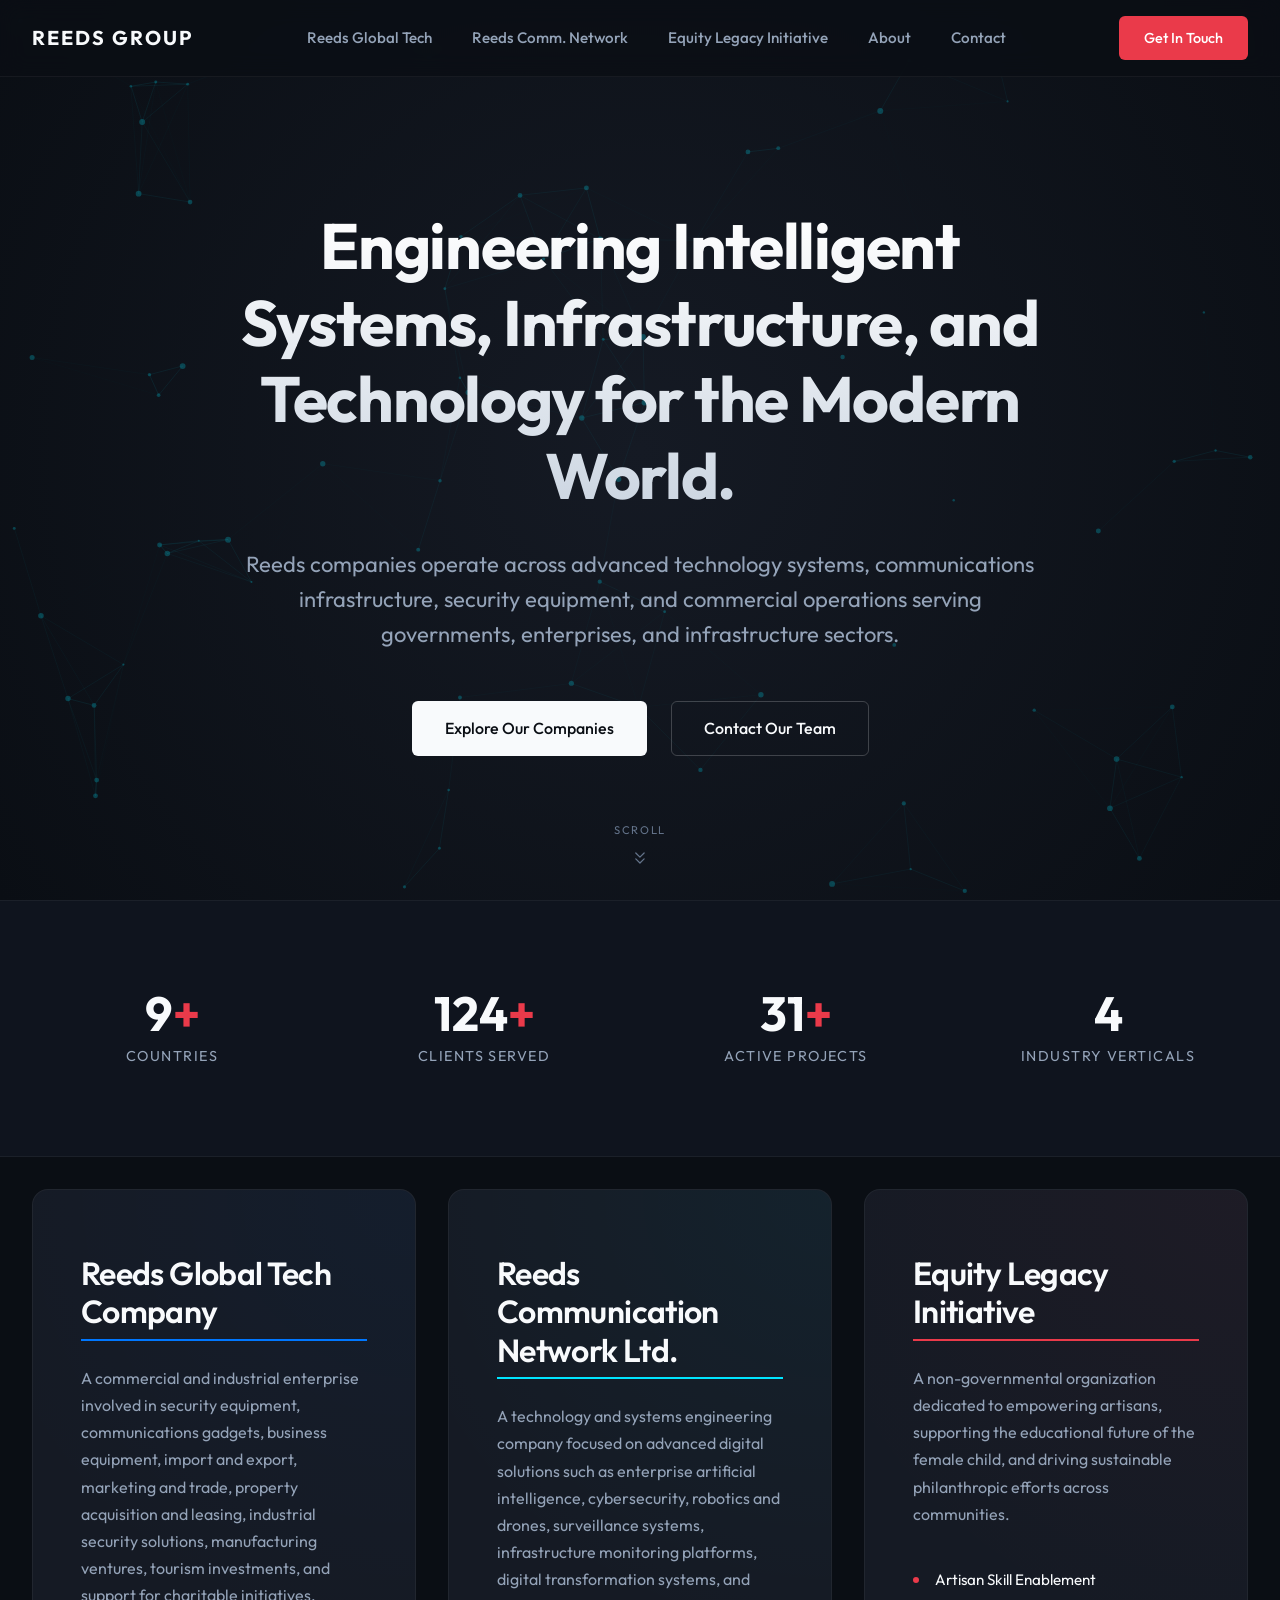
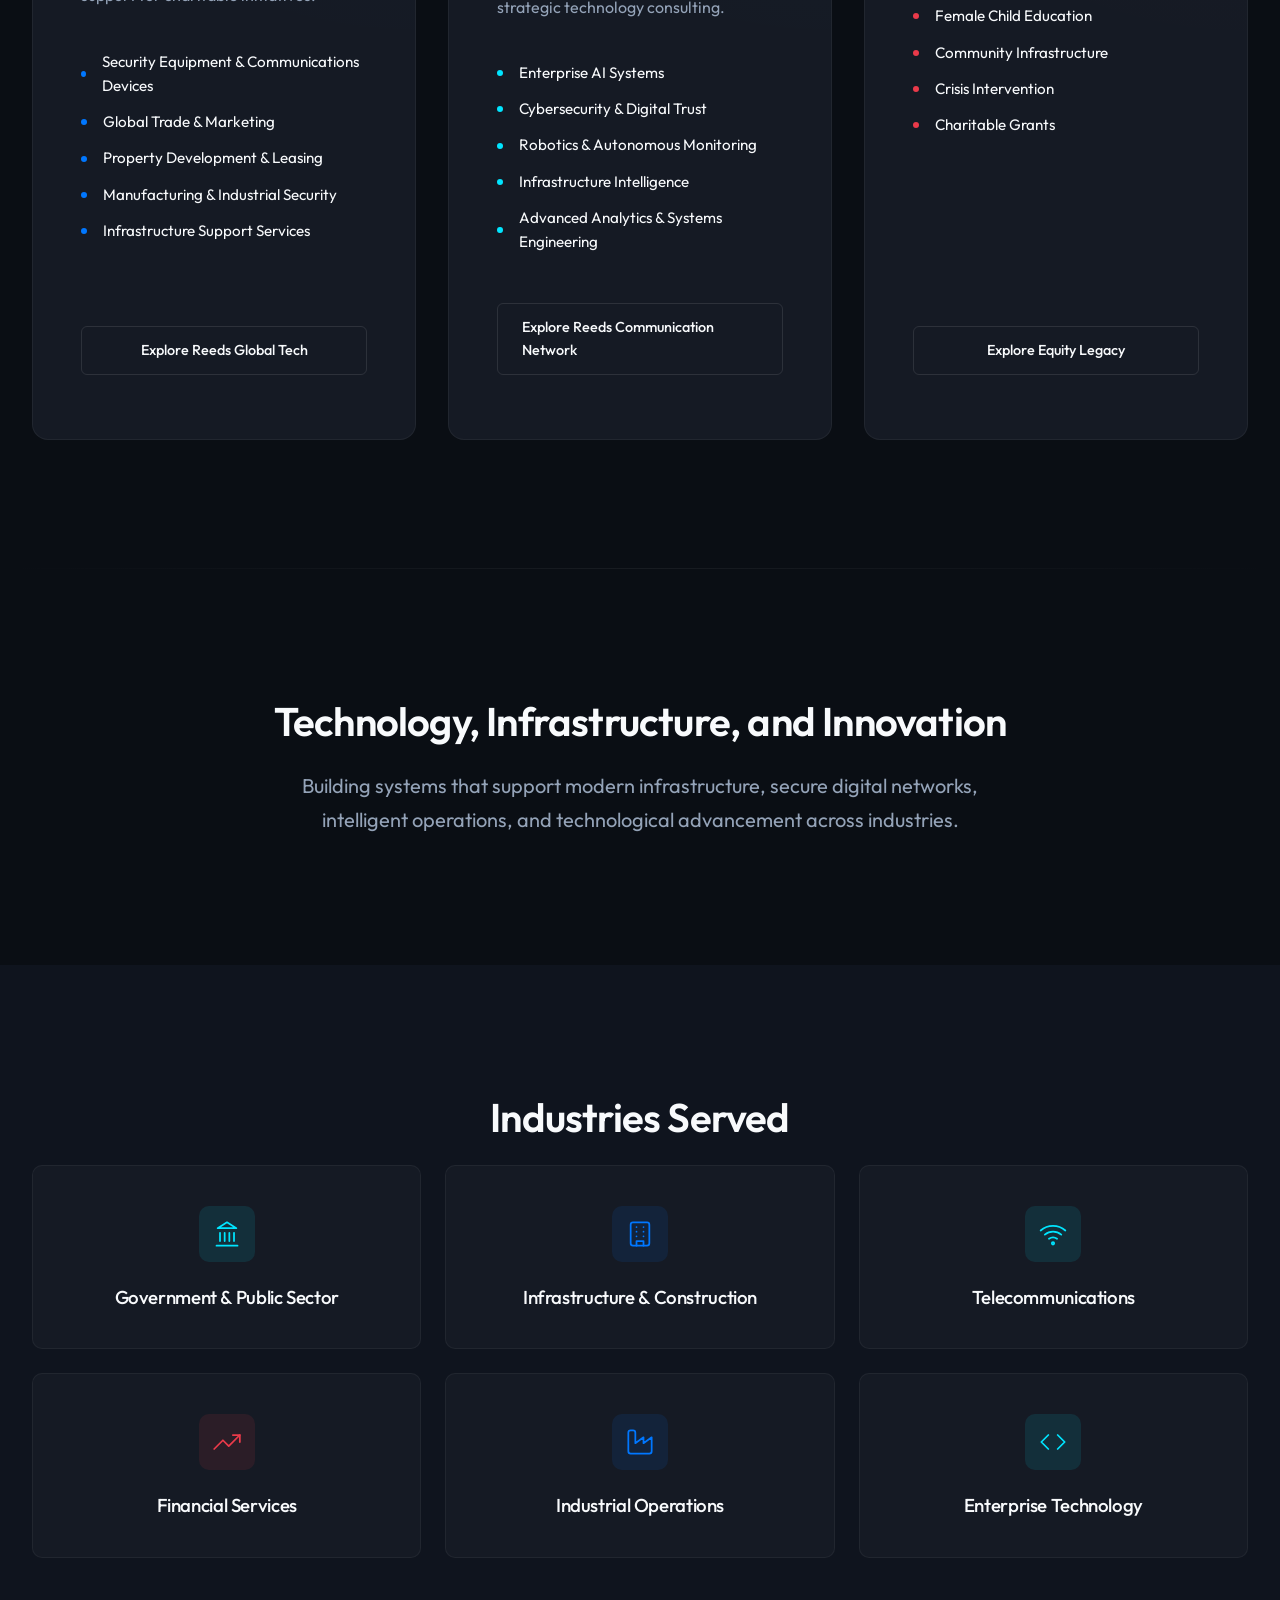
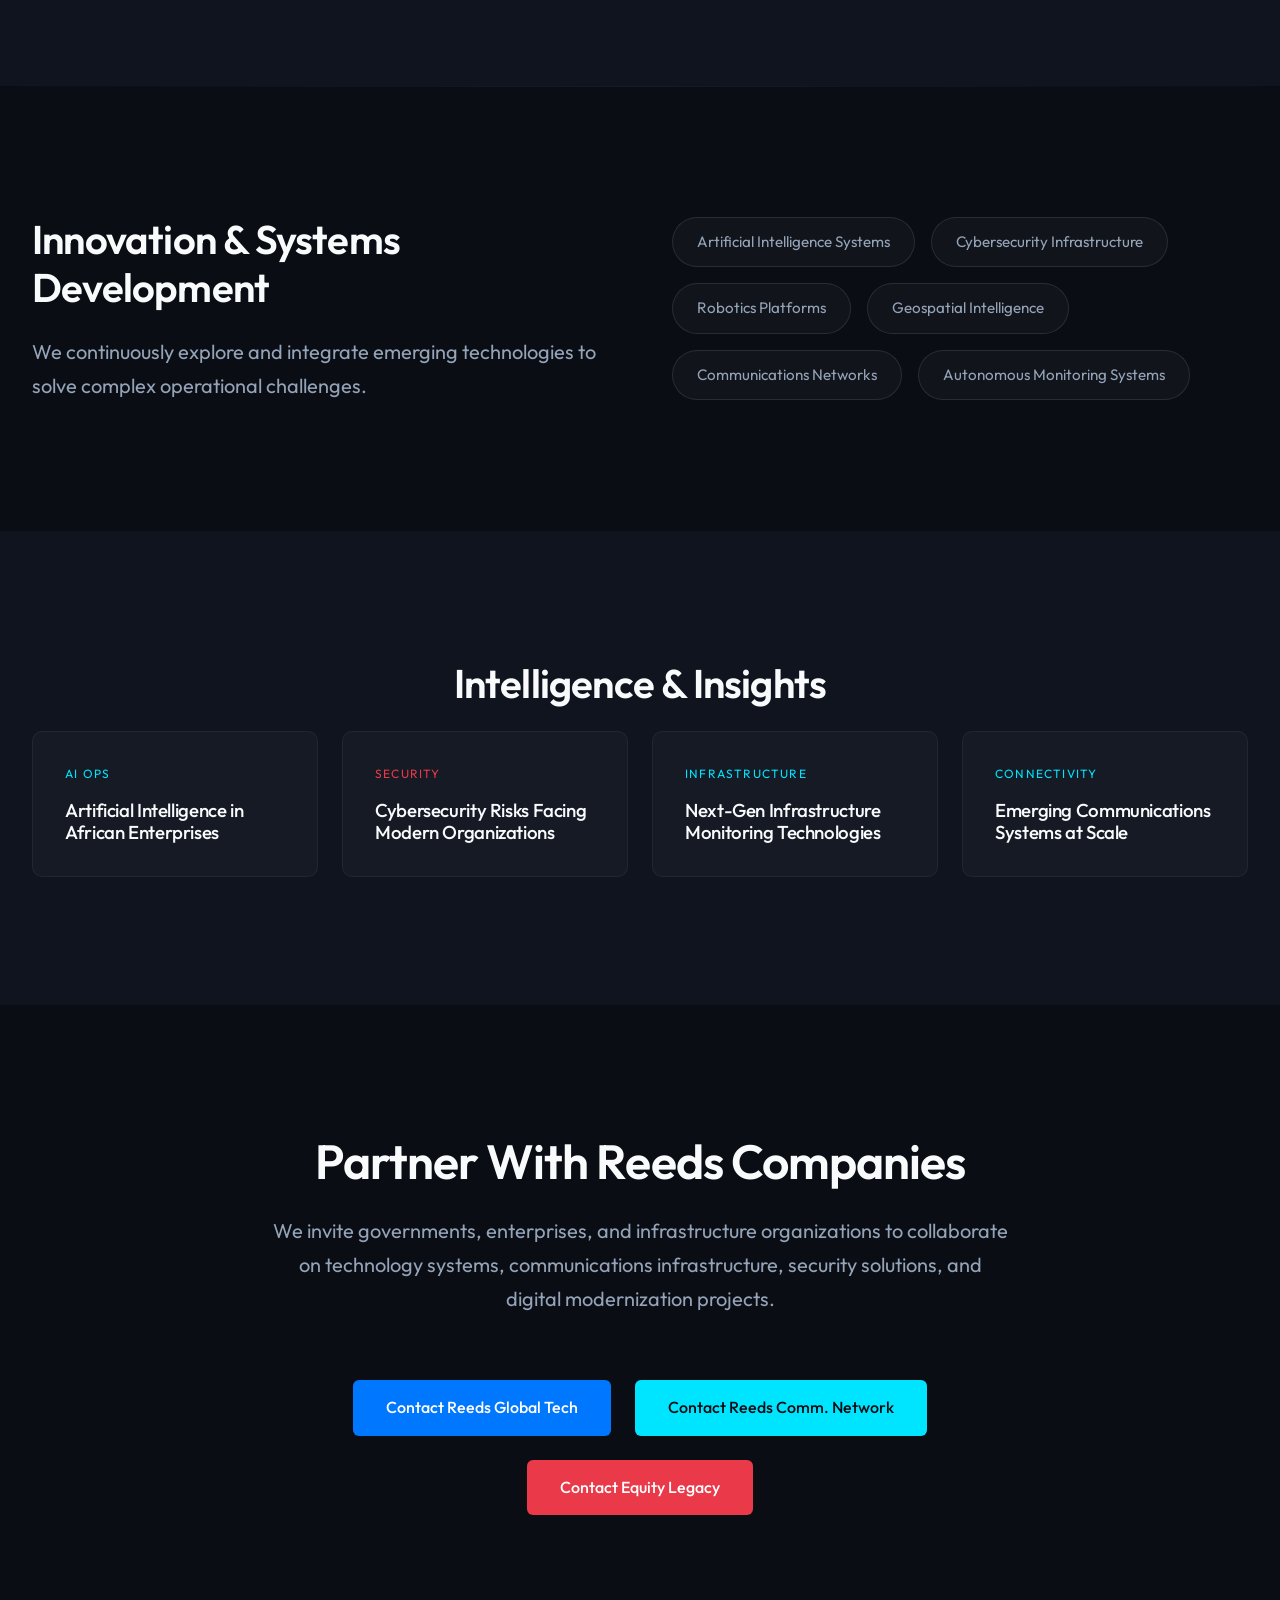
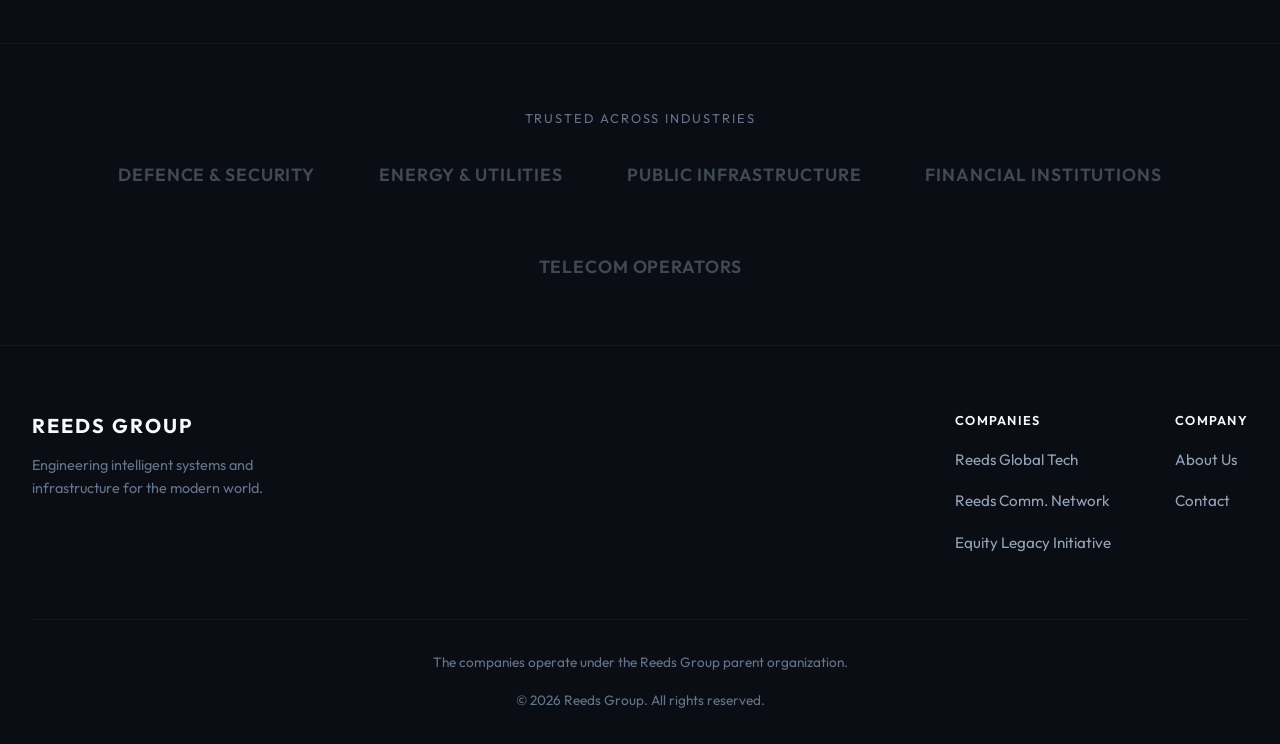
==== commit 312aa923: "feat: Add Equity Legacy Initiative page, integrate it into site navigation, homepage, and contact fo" ====
--- a/index.html
+++ b/index.html
@@ -16,6 +16,7 @@
         <a href="index.html">Home</a>
         <a href="global-tech.html">Reeds Global Tech</a>
         <a href="comm-network.html">Reeds Comm. Network</a>
+        <a href="equity-legacy.html">Equity Legacy Initiative</a>
         <a href="about.html">About</a>
         <a href="contact.html">Contact</a>
     </div>
@@ -27,6 +28,7 @@
                 <ul>
                     <li><a href="global-tech.html">Reeds Global Tech</a></li>
                     <li><a href="comm-network.html">Reeds Comm. Network</a></li>
+                    <li><a href="equity-legacy.html">Equity Legacy Initiative</a></li>
                     <li><a href="about.html">About</a></li>
                     <li><a href="contact.html">Contact</a></li>
                 </ul>
@@ -114,6 +116,21 @@
                         <a href="comm-network.html" class="btn btn-outline mt-auto">Explore Reeds Communication Network</a>
                     </div>
                     <div class="panel-graphics highlight-cyan"></div>
+                </div>
+                <div class="gateway-panel panel-third">
+                    <div class="panel-content">
+                        <h2>Equity Legacy Initiative</h2>
+                        <p class="panel-desc">A non-governmental organization dedicated to empowering artisans, supporting the educational future of the female child, and driving sustainable philanthropic efforts across communities.</p>
+                        <ul class="focus-list">
+                            <li>Artisan Skill Enablement</li>
+                            <li>Female Child Education</li>
+                            <li>Community Infrastructure</li>
+                            <li>Crisis Intervention</li>
+                            <li>Charitable Grants</li>
+                        </ul>
+                        <a href="equity-legacy.html" class="btn btn-outline mt-auto">Explore Equity Legacy</a>
+                    </div>
+                    <div class="panel-graphics highlight-red"></div>
                 </div>
             </div>
         </section>
@@ -228,8 +245,9 @@
                 <h2 class="section-title cta-title">Partner With Reeds Companies</h2>
                 <p class="section-lead mb-lg">We invite governments, enterprises, and infrastructure organizations to collaborate on technology systems, communications infrastructure, security solutions, and digital modernization projects.</p>
                 <div class="cta-actions">
-                    <a href="contact.html" class="btn highlight-red-btn">Contact Reeds Global Tech</a>
-                    <a href="contact.html" class="btn highlight-cyan-btn">Contact Reeds Communication Network</a>
+                    <a href="contact.html" class="btn highlight-blue-btn">Contact Reeds Global Tech</a>
+                    <a href="contact.html" class="btn highlight-cyan-btn">Contact Reeds Comm. Network</a>
+                    <a href="contact.html" class="btn highlight-red-btn">Contact Equity Legacy</a>
                 </div>
             </div>
         </section>
@@ -262,6 +280,7 @@
                         <ul>
                             <li><a href="global-tech.html">Reeds Global Tech</a></li>
                             <li><a href="comm-network.html">Reeds Comm. Network</a></li>
+                            <li><a href="equity-legacy.html">Equity Legacy Initiative</a></li>
                         </ul>
                     </div>
                     <div>
--- a/index.css
+++ b/index.css
@@ -107,12 +107,13 @@
 
 /* GATEWAY SECTION */
 .gateway-section { position: relative; z-index: 2; margin-top: -6rem; }
-.gateway-container { max-width: 1400px; margin: 0 auto; padding: 0 2rem; display: grid; grid-template-columns: 1fr 1fr; gap: 2rem; }
+.gateway-container { max-width: 1400px; margin: 0 auto; padding: 0 2rem; display: grid; grid-template-columns: repeat(3, 1fr); gap: 2rem; }
 @media (max-width: 1024px) { .gateway-container { grid-template-columns: 1fr; margin-top: 2rem; } .gateway-section { margin-top: 0; } }
 .gateway-panel { background: var(--color-surface); border: 1px solid rgba(255, 255, 255, 0.05); border-radius: var(--radius-lg); padding: 4rem 3rem; display: flex; flex-direction: column; position: relative; overflow: hidden; transition: transform var(--transition-normal), box-shadow var(--transition-normal), border-color var(--transition-normal); min-height: 600px; }
 .gateway-panel:hover { transform: translateY(-8px); border-color: rgba(255, 255, 255, 0.1); box-shadow: 0 24px 48px rgba(0, 0, 0, 0.4); }
 .panel-left:hover { border-color: rgba(0, 119, 255, 0.2); box-shadow: 0 24px 48px rgba(0, 0, 0, 0.4), 0 0 40px var(--accent-blue-dim); }
 .panel-right:hover { border-color: rgba(0, 229, 255, 0.2); box-shadow: 0 24px 48px rgba(0, 0, 0, 0.4), 0 0 40px var(--accent-cyan-dim); }
+.panel-third:hover { border-color: rgba(234, 58, 74, 0.2); box-shadow: 0 24px 48px rgba(0, 0, 0, 0.4), 0 0 40px var(--accent-red-dim); }
 .panel-content { position: relative; z-index: 2; display: flex; flex-direction: column; height: 100%; }
 .panel-content h2 { font-size: 2rem; margin-bottom: 1.5rem; font-weight: 600; }
 .panel-desc { color: var(--text-secondary); margin-bottom: 2.5rem; line-height: 1.7; }
@@ -121,12 +122,15 @@
 .focus-list li::before { content: ''; display: inline-block; width: 6px; height: 6px; border-radius: 50%; margin-right: 1rem; }
 .panel-left .focus-list li::before { background-color: var(--accent-blue); }
 .panel-right .focus-list li::before { background-color: var(--accent-cyan); }
+.panel-third .focus-list li::before { background-color: var(--accent-red); }
 .panel-left h2 { border-bottom: 2px solid var(--accent-blue); display: inline-block; padding-bottom: 0.5rem; }
 .panel-right h2 { border-bottom: 2px solid var(--accent-cyan); display: inline-block; padding-bottom: 0.5rem; }
+.panel-third h2 { border-bottom: 2px solid var(--accent-red); display: inline-block; padding-bottom: 0.5rem; }
 .panel-graphics { position: absolute; top: 0; right: 0; bottom: 0; left: 0; z-index: 1; pointer-events: none; opacity: 0.2; transition: opacity var(--transition-normal); }
 .gateway-panel:hover .panel-graphics { opacity: 0.5; }
 .highlight-blue { background: radial-gradient(circle at 100% 0%, var(--accent-blue-dim), transparent 50%); }
 .highlight-cyan { background: radial-gradient(circle at 100% 0%, var(--accent-cyan-dim), transparent 50%); }
+.highlight-red { background: radial-gradient(circle at 100% 0%, var(--accent-red-dim), transparent 50%); }
 
 /* GRID / CARDS */
 .grid-cards { display: grid; grid-template-columns: repeat(auto-fit, minmax(300px, 1fr)); gap: 1.5rem; }
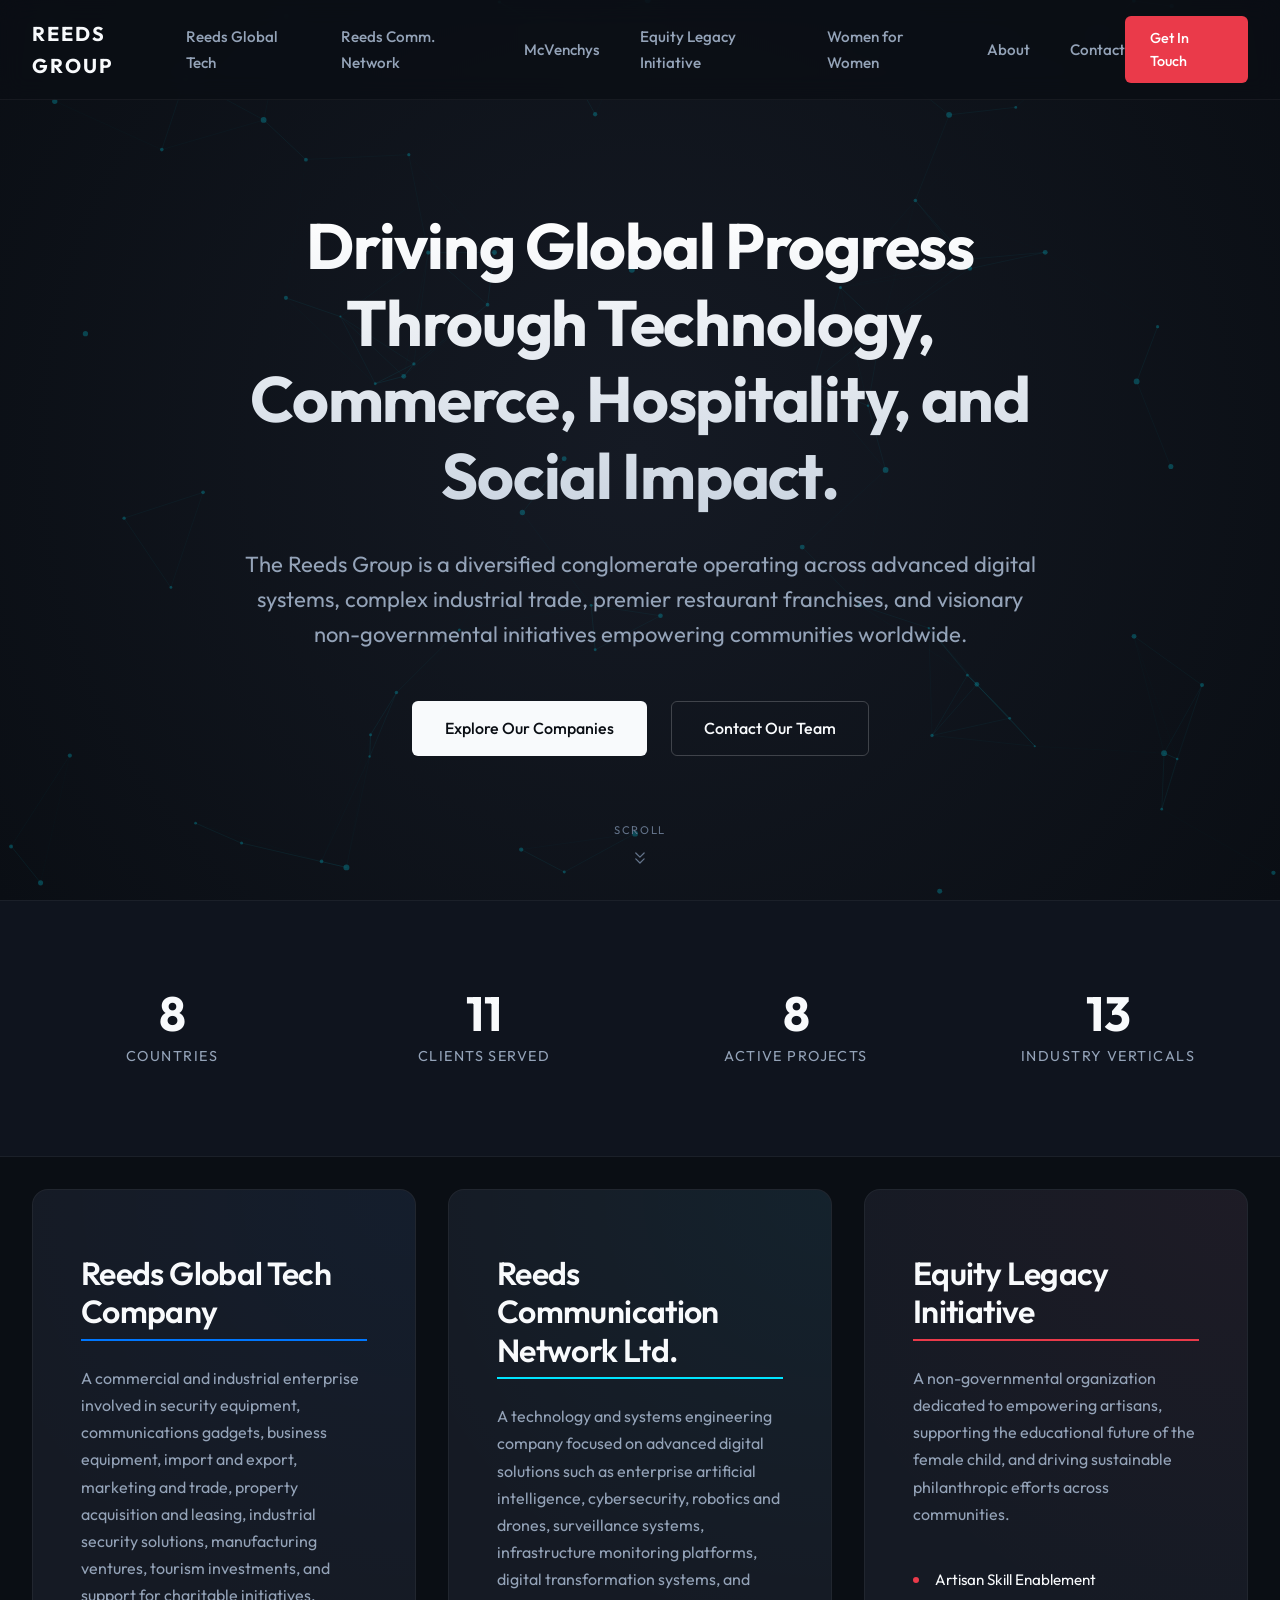
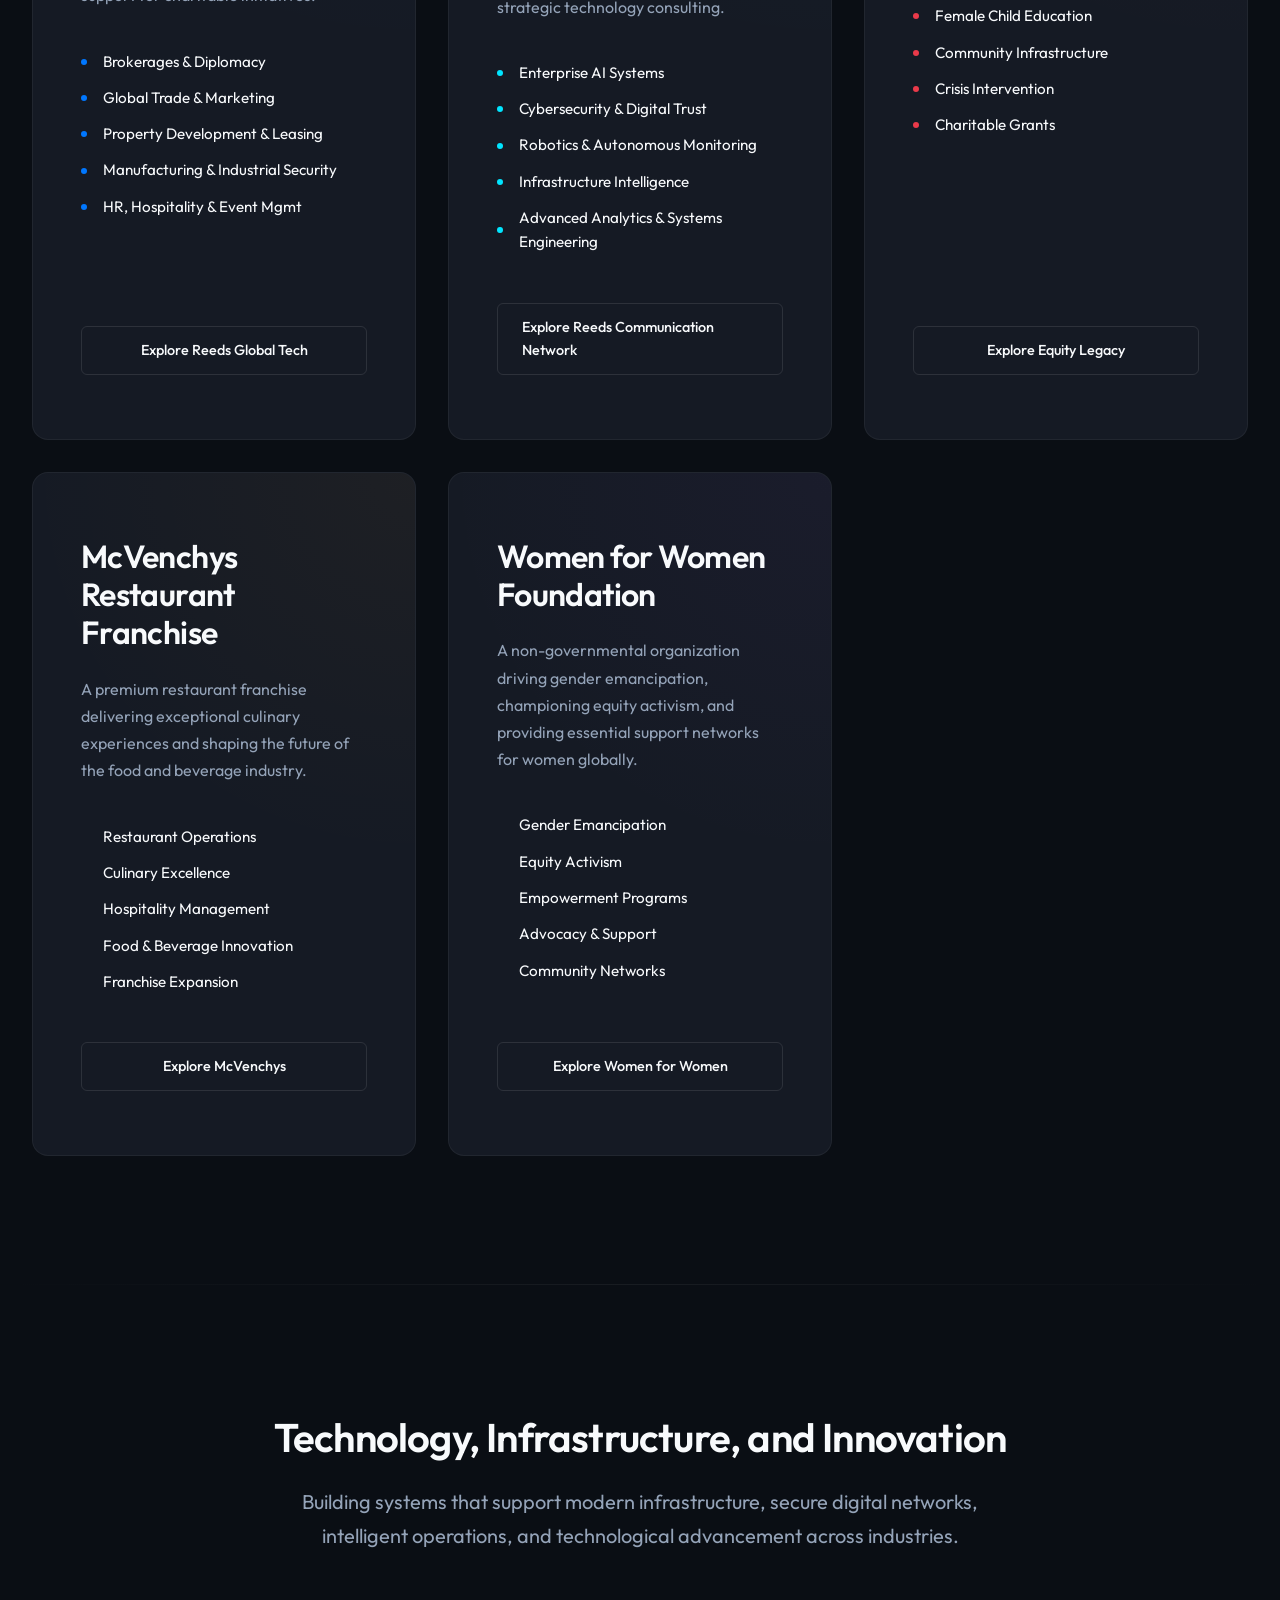
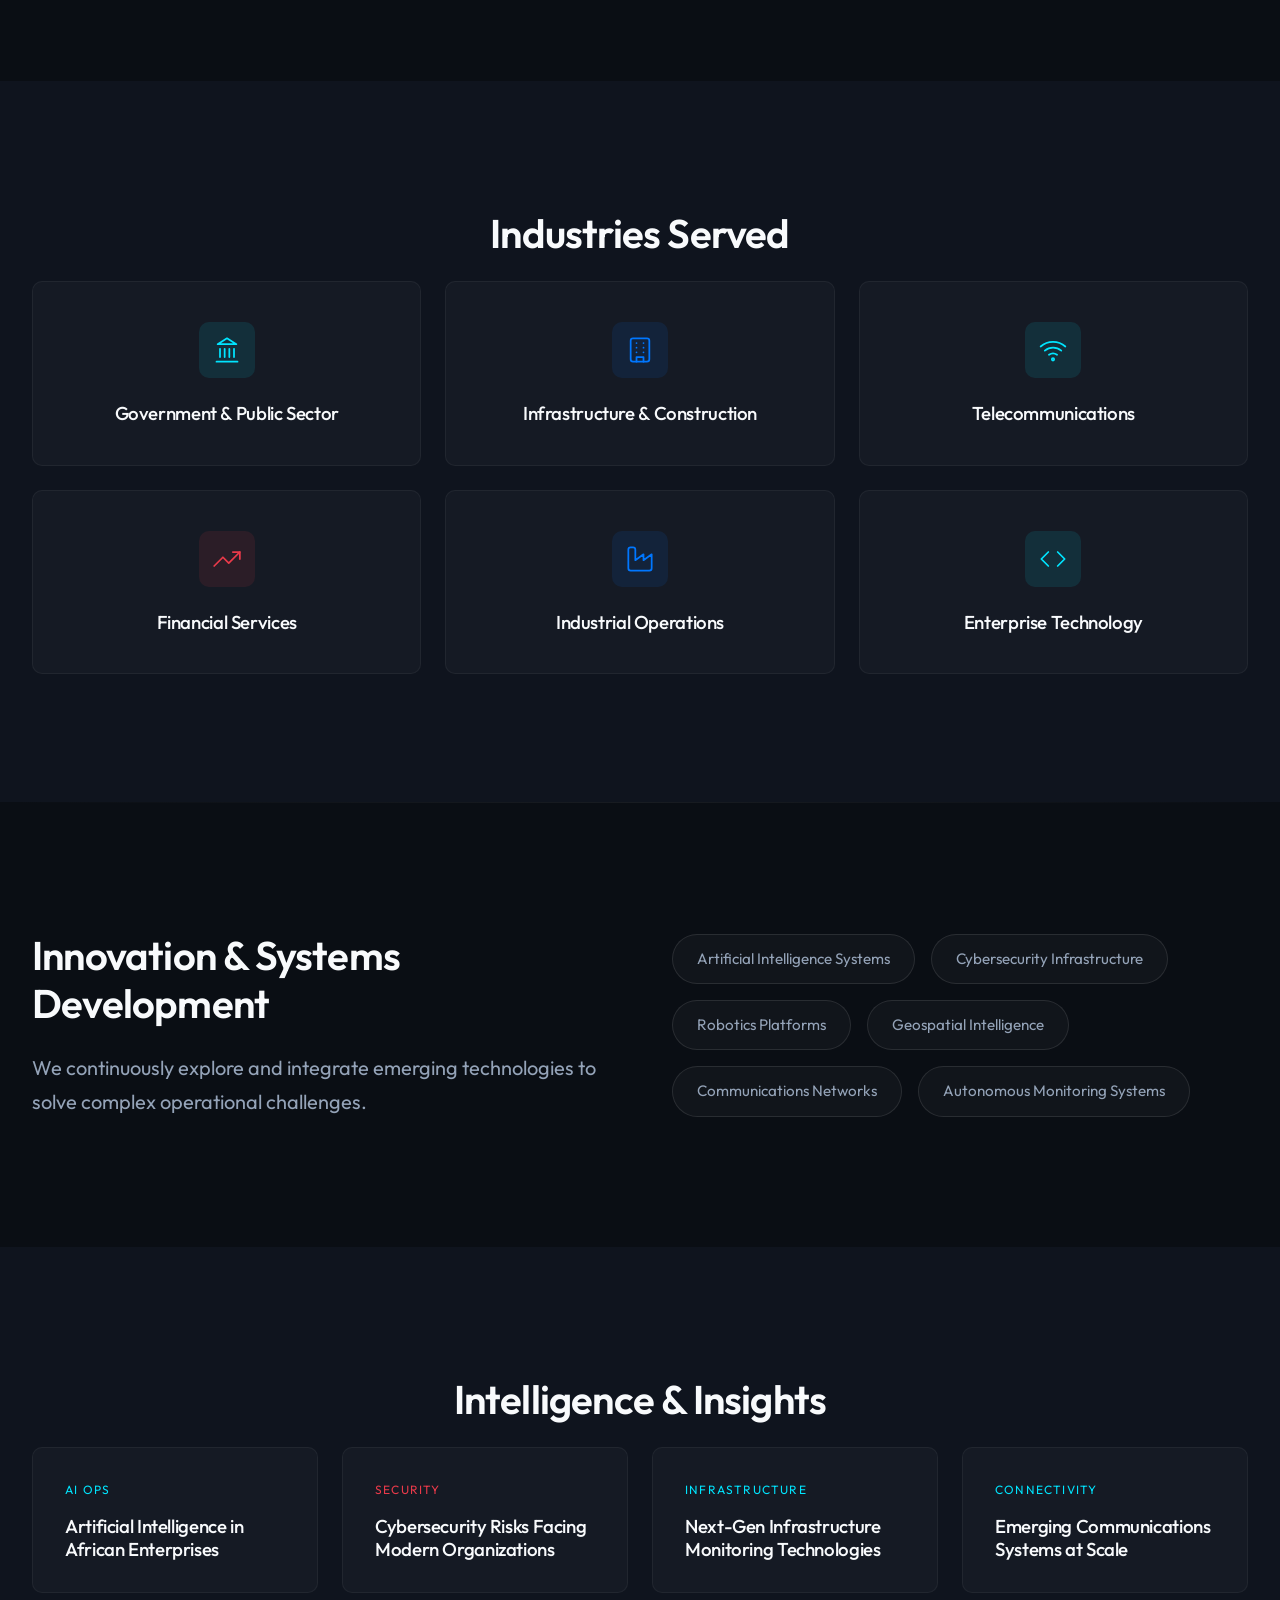
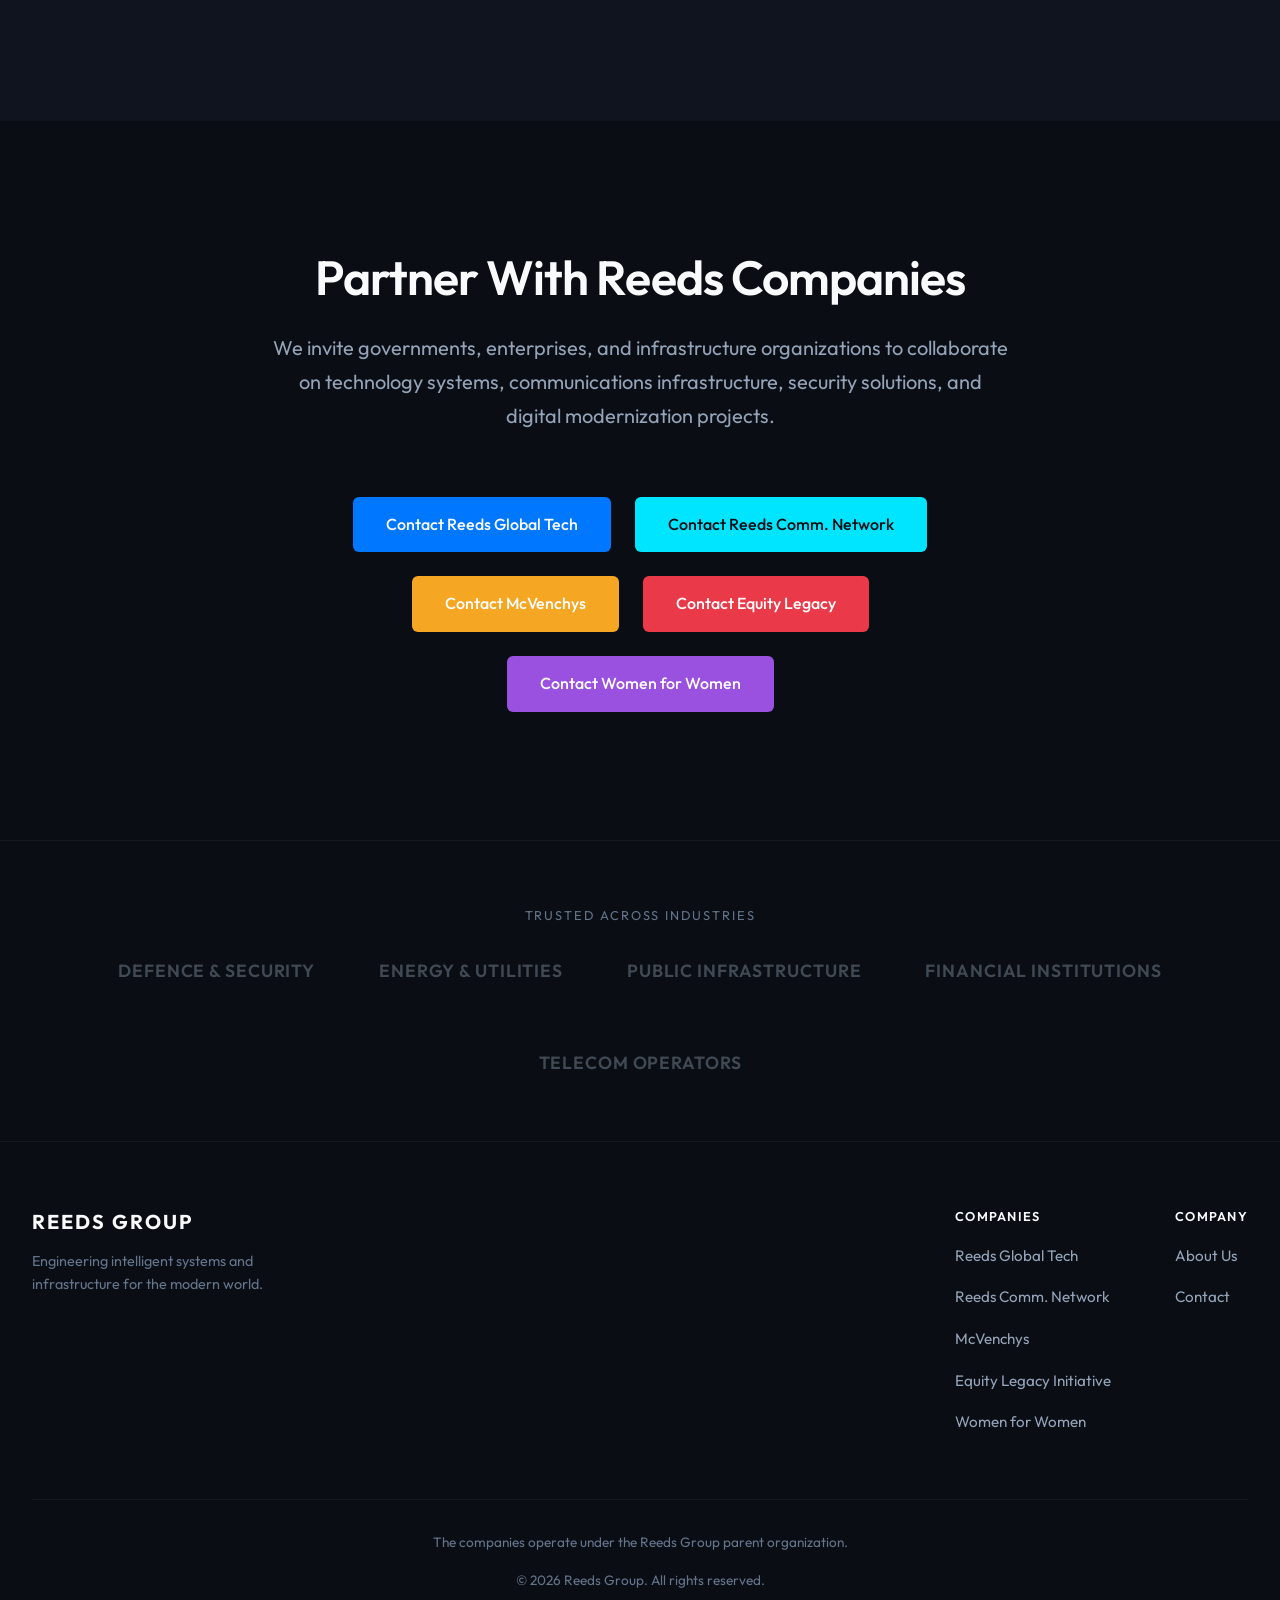
==== commit 9c30b8bf: "updates" ====
--- a/index.html
+++ b/index.html
@@ -8,6 +8,7 @@
     <link rel="preconnect" href="https://fonts.googleapis.com">
     <link rel="preconnect" href="https://fonts.gstatic.com" crossorigin>
     <link href="https://fonts.googleapis.com/css2?family=Outfit:wght@300;400;500;600;700&display=swap" rel="stylesheet">
+    <link rel="icon" type="image/png" href="favicon.png">
     <link rel="stylesheet" href="index.css">
 </head>
 <body>
@@ -16,7 +17,9 @@
         <a href="index.html">Home</a>
         <a href="global-tech.html">Reeds Global Tech</a>
         <a href="comm-network.html">Reeds Comm. Network</a>
+        <a href="mcvenchys.html">McVenchys</a>
         <a href="equity-legacy.html">Equity Legacy Initiative</a>
+        <a href="women-for-women.html">Women for Women</a>
         <a href="about.html">About</a>
         <a href="contact.html">Contact</a>
     </div>
@@ -28,7 +31,9 @@
                 <ul>
                     <li><a href="global-tech.html">Reeds Global Tech</a></li>
                     <li><a href="comm-network.html">Reeds Comm. Network</a></li>
+                    <li><a href="mcvenchys.html">McVenchys</a></li>
                     <li><a href="equity-legacy.html">Equity Legacy Initiative</a></li>
+                    <li><a href="women-for-women.html">Women for Women</a></li>
                     <li><a href="about.html">About</a></li>
                     <li><a href="contact.html">Contact</a></li>
                 </ul>
@@ -47,8 +52,8 @@
         <section class="hero-section">
             <canvas id="network-canvas"></canvas>
             <div class="hero-content">
-                <h1 class="hero-title fade-in">Engineering Intelligent Systems, Infrastructure, and Technology for the Modern World.</h1>
-                <p class="hero-subtitle fade-in delay-1">Reeds companies operate across advanced technology systems, communications infrastructure, security equipment, and commercial operations serving governments, enterprises, and infrastructure sectors.</p>
+                <h1 class="hero-title fade-in">Driving Global Progress Through Technology, Commerce, Hospitality, and Social Impact.</h1>
+                <p class="hero-subtitle fade-in delay-1">The Reeds Group is a diversified conglomerate operating across advanced digital systems, complex industrial trade, premier restaurant franchises, and visionary non-governmental initiatives empowering communities worldwide.</p>
                 <div class="hero-actions fade-in delay-2">
                     <a href="#gateway" class="btn btn-primary">Explore Our Companies</a>
                     <a href="contact.html" class="btn btn-secondary">Contact Our Team</a>
@@ -65,19 +70,19 @@
             <div class="container">
                 <div class="stats-grid fade-in-up">
                     <div class="stat-item">
-                        <div class="stat-number" data-target="15">0<span class="stat-suffix">+</span></div>
+                        <div class="stat-number" data-target="15">0</div>
                         <div class="stat-label">Countries</div>
                     </div>
                     <div class="stat-item">
-                        <div class="stat-number" data-target="200">0<span class="stat-suffix">+</span></div>
+                        <div class="stat-number" data-target="21">0</div>
                         <div class="stat-label">Clients Served</div>
                     </div>
                     <div class="stat-item">
-                        <div class="stat-number" data-target="50">0<span class="stat-suffix">+</span></div>
+                        <div class="stat-number" data-target="15">0</div>
                         <div class="stat-label">Active Projects</div>
                     </div>
                     <div class="stat-item">
-                        <div class="stat-number" data-target="8">0</div>
+                        <div class="stat-number" data-target="25">0</div>
                         <div class="stat-label">Industry Verticals</div>
                     </div>
                 </div>
@@ -92,11 +97,11 @@
                         <h2>Reeds Global Tech Company</h2>
                         <p class="panel-desc">A commercial and industrial enterprise involved in security equipment, communications gadgets, business equipment, import and export, marketing and trade, property acquisition and leasing, industrial security solutions, manufacturing ventures, tourism investments, and support for charitable initiatives.</p>
                         <ul class="focus-list">
-                            <li>Security Equipment & Communications Devices</li>
+                            <li>Brokerages & Diplomacy</li>
                             <li>Global Trade & Marketing</li>
                             <li>Property Development & Leasing</li>
                             <li>Manufacturing & Industrial Security</li>
-                            <li>Infrastructure Support Services</li>
+                            <li>HR, Hospitality & Event Mgmt</li>
                         </ul>
                         <a href="global-tech.html" class="btn btn-outline mt-auto">Explore Reeds Global Tech</a>
                     </div>
@@ -131,6 +136,36 @@
                         <a href="equity-legacy.html" class="btn btn-outline mt-auto">Explore Equity Legacy</a>
                     </div>
                     <div class="panel-graphics highlight-red"></div>
+                </div>
+                <div class="gateway-panel panel-orange">
+                    <div class="panel-content">
+                        <h2>McVenchys Restaurant Franchise</h2>
+                        <p class="panel-desc">A premium restaurant franchise delivering exceptional culinary experiences and shaping the future of the food and beverage industry.</p>
+                        <ul class="focus-list">
+                            <li>Restaurant Operations</li>
+                            <li>Culinary Excellence</li>
+                            <li>Hospitality Management</li>
+                            <li>Food & Beverage Innovation</li>
+                            <li>Franchise Expansion</li>
+                        </ul>
+                        <a href="mcvenchys.html" class="btn btn-outline mt-auto">Explore McVenchys</a>
+                    </div>
+                    <div class="panel-graphics highlight-orange"></div>
+                </div>
+                <div class="gateway-panel panel-purple">
+                    <div class="panel-content">
+                        <h2>Women for Women Foundation</h2>
+                        <p class="panel-desc">A non-governmental organization driving gender emancipation, championing equity activism, and providing essential support networks for women globally.</p>
+                        <ul class="focus-list">
+                            <li>Gender Emancipation</li>
+                            <li>Equity Activism</li>
+                            <li>Empowerment Programs</li>
+                            <li>Advocacy & Support</li>
+                            <li>Community Networks</li>
+                        </ul>
+                        <a href="women-for-women.html" class="btn btn-outline mt-auto">Explore Women for Women</a>
+                    </div>
+                    <div class="panel-graphics highlight-purple"></div>
                 </div>
             </div>
         </section>
@@ -247,7 +282,9 @@
                 <div class="cta-actions">
                     <a href="contact.html" class="btn highlight-blue-btn">Contact Reeds Global Tech</a>
                     <a href="contact.html" class="btn highlight-cyan-btn">Contact Reeds Comm. Network</a>
+                    <a href="contact.html" class="btn highlight-orange-btn">Contact McVenchys</a>
                     <a href="contact.html" class="btn highlight-red-btn">Contact Equity Legacy</a>
+                    <a href="contact.html" class="btn highlight-purple-btn">Contact Women for Women</a>
                 </div>
             </div>
         </section>
@@ -280,7 +317,9 @@
                         <ul>
                             <li><a href="global-tech.html">Reeds Global Tech</a></li>
                             <li><a href="comm-network.html">Reeds Comm. Network</a></li>
+                            <li><a href="mcvenchys.html">McVenchys</a></li>
                             <li><a href="equity-legacy.html">Equity Legacy Initiative</a></li>
+                            <li><a href="women-for-women.html">Women for Women</a></li>
                         </ul>
                     </div>
                     <div>
--- a/index.css
+++ b/index.css
@@ -13,6 +13,10 @@
   --accent-blue-dim: rgba(0, 119, 255, 0.2);
   --accent-red: #ea3a4a;
   --accent-red-dim: rgba(234, 58, 74, 0.2);
+  --accent-orange: #f5a623;
+  --accent-orange-dim: rgba(245, 166, 35, 0.2);
+  --accent-purple: #9b51e0;
+  --accent-purple-dim: rgba(155, 81, 224, 0.2);
   --font-main: 'Outfit', system-ui, -apple-system, sans-serif;
   --transition-fast: 0.2s ease;
   --transition-normal: 0.4s cubic-bezier(0.16, 1, 0.3, 1);
@@ -82,6 +86,10 @@
 .highlight-red-btn:hover { background-color: #fff; color: var(--color-bg); box-shadow: 0 4px 20px var(--accent-red-dim); }
 .highlight-blue-btn { background-color: var(--accent-blue); color: #fff; border-color: transparent; }
 .highlight-blue-btn:hover { background-color: #fff; color: var(--color-bg); box-shadow: 0 4px 20px var(--accent-blue-dim); }
+.highlight-orange-btn { background-color: var(--accent-orange); color: #fff; border-color: transparent; }
+.highlight-orange-btn:hover { background-color: #fff; color: var(--color-bg); box-shadow: 0 4px 20px var(--accent-orange-dim); }
+.highlight-purple-btn { background-color: var(--accent-purple); color: #fff; border-color: transparent; }
+.highlight-purple-btn:hover { background-color: #fff; color: var(--color-bg); box-shadow: 0 4px 20px var(--accent-purple-dim); }
 .text-accent-red { color: var(--accent-red) !important; }
 
 /* HERO SECTION */
@@ -107,13 +115,15 @@
 
 /* GATEWAY SECTION */
 .gateway-section { position: relative; z-index: 2; margin-top: -6rem; }
-.gateway-container { max-width: 1400px; margin: 0 auto; padding: 0 2rem; display: grid; grid-template-columns: repeat(3, 1fr); gap: 2rem; }
+.gateway-container { max-width: 1400px; margin: 0 auto; padding: 0 2rem; display: grid; grid-template-columns: repeat(auto-fit, minmax(350px, 1fr)); gap: 2rem; }
 @media (max-width: 1024px) { .gateway-container { grid-template-columns: 1fr; margin-top: 2rem; } .gateway-section { margin-top: 0; } }
 .gateway-panel { background: var(--color-surface); border: 1px solid rgba(255, 255, 255, 0.05); border-radius: var(--radius-lg); padding: 4rem 3rem; display: flex; flex-direction: column; position: relative; overflow: hidden; transition: transform var(--transition-normal), box-shadow var(--transition-normal), border-color var(--transition-normal); min-height: 600px; }
 .gateway-panel:hover { transform: translateY(-8px); border-color: rgba(255, 255, 255, 0.1); box-shadow: 0 24px 48px rgba(0, 0, 0, 0.4); }
 .panel-left:hover { border-color: rgba(0, 119, 255, 0.2); box-shadow: 0 24px 48px rgba(0, 0, 0, 0.4), 0 0 40px var(--accent-blue-dim); }
 .panel-right:hover { border-color: rgba(0, 229, 255, 0.2); box-shadow: 0 24px 48px rgba(0, 0, 0, 0.4), 0 0 40px var(--accent-cyan-dim); }
 .panel-third:hover { border-color: rgba(234, 58, 74, 0.2); box-shadow: 0 24px 48px rgba(0, 0, 0, 0.4), 0 0 40px var(--accent-red-dim); }
+.panel-orange:hover { border-color: rgba(245, 166, 35, 0.2); box-shadow: 0 24px 48px rgba(0, 0, 0, 0.4), 0 0 40px var(--accent-orange-dim); }
+.panel-purple:hover { border-color: rgba(155, 81, 224, 0.2); box-shadow: 0 24px 48px rgba(0, 0, 0, 0.4), 0 0 40px var(--accent-purple-dim); }
 .panel-content { position: relative; z-index: 2; display: flex; flex-direction: column; height: 100%; }
 .panel-content h2 { font-size: 2rem; margin-bottom: 1.5rem; font-weight: 600; }
 .panel-desc { color: var(--text-secondary); margin-bottom: 2.5rem; line-height: 1.7; }
@@ -131,6 +141,8 @@
 .highlight-blue { background: radial-gradient(circle at 100% 0%, var(--accent-blue-dim), transparent 50%); }
 .highlight-cyan { background: radial-gradient(circle at 100% 0%, var(--accent-cyan-dim), transparent 50%); }
 .highlight-red { background: radial-gradient(circle at 100% 0%, var(--accent-red-dim), transparent 50%); }
+.highlight-orange { background: radial-gradient(circle at 100% 0%, var(--accent-orange-dim), transparent 50%); }
+.highlight-purple { background: radial-gradient(circle at 100% 0%, var(--accent-purple-dim), transparent 50%); }
 
 /* GRID / CARDS */
 .grid-cards { display: grid; grid-template-columns: repeat(auto-fit, minmax(300px, 1fr)); gap: 1.5rem; }
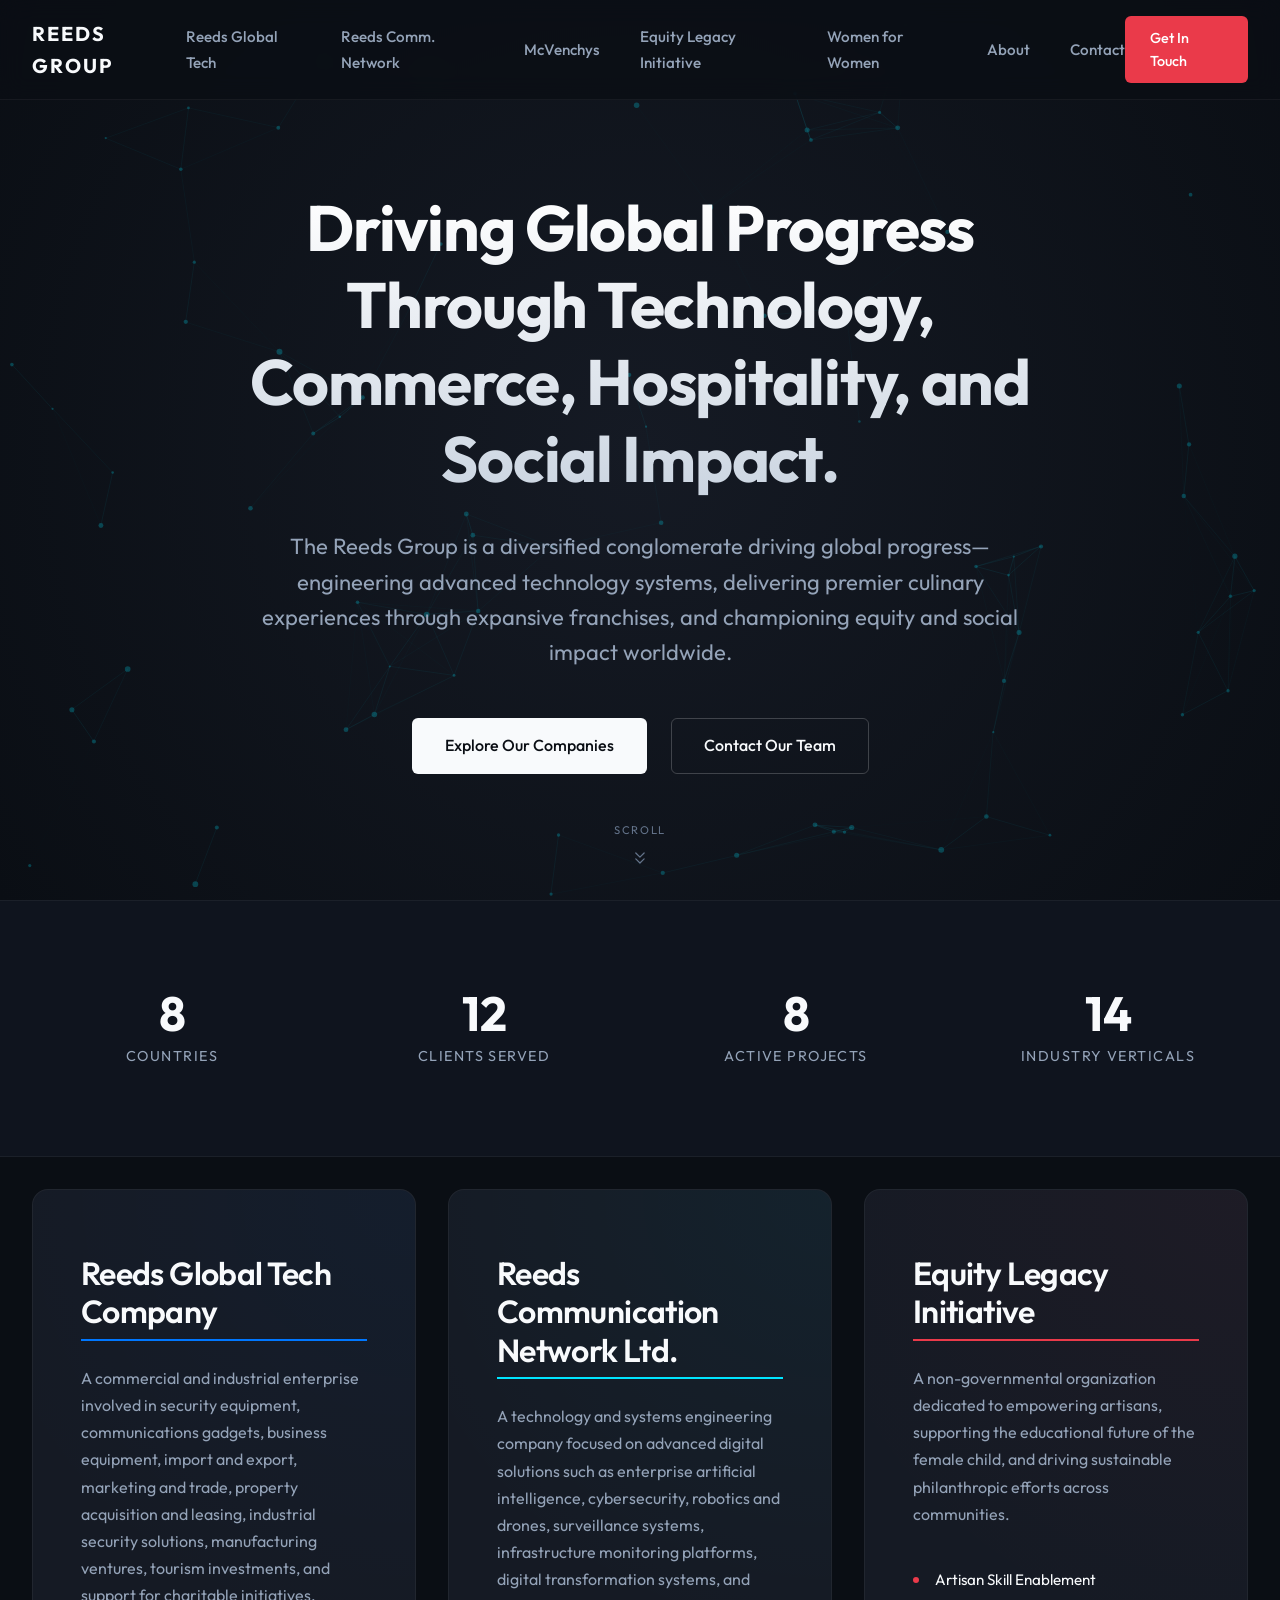
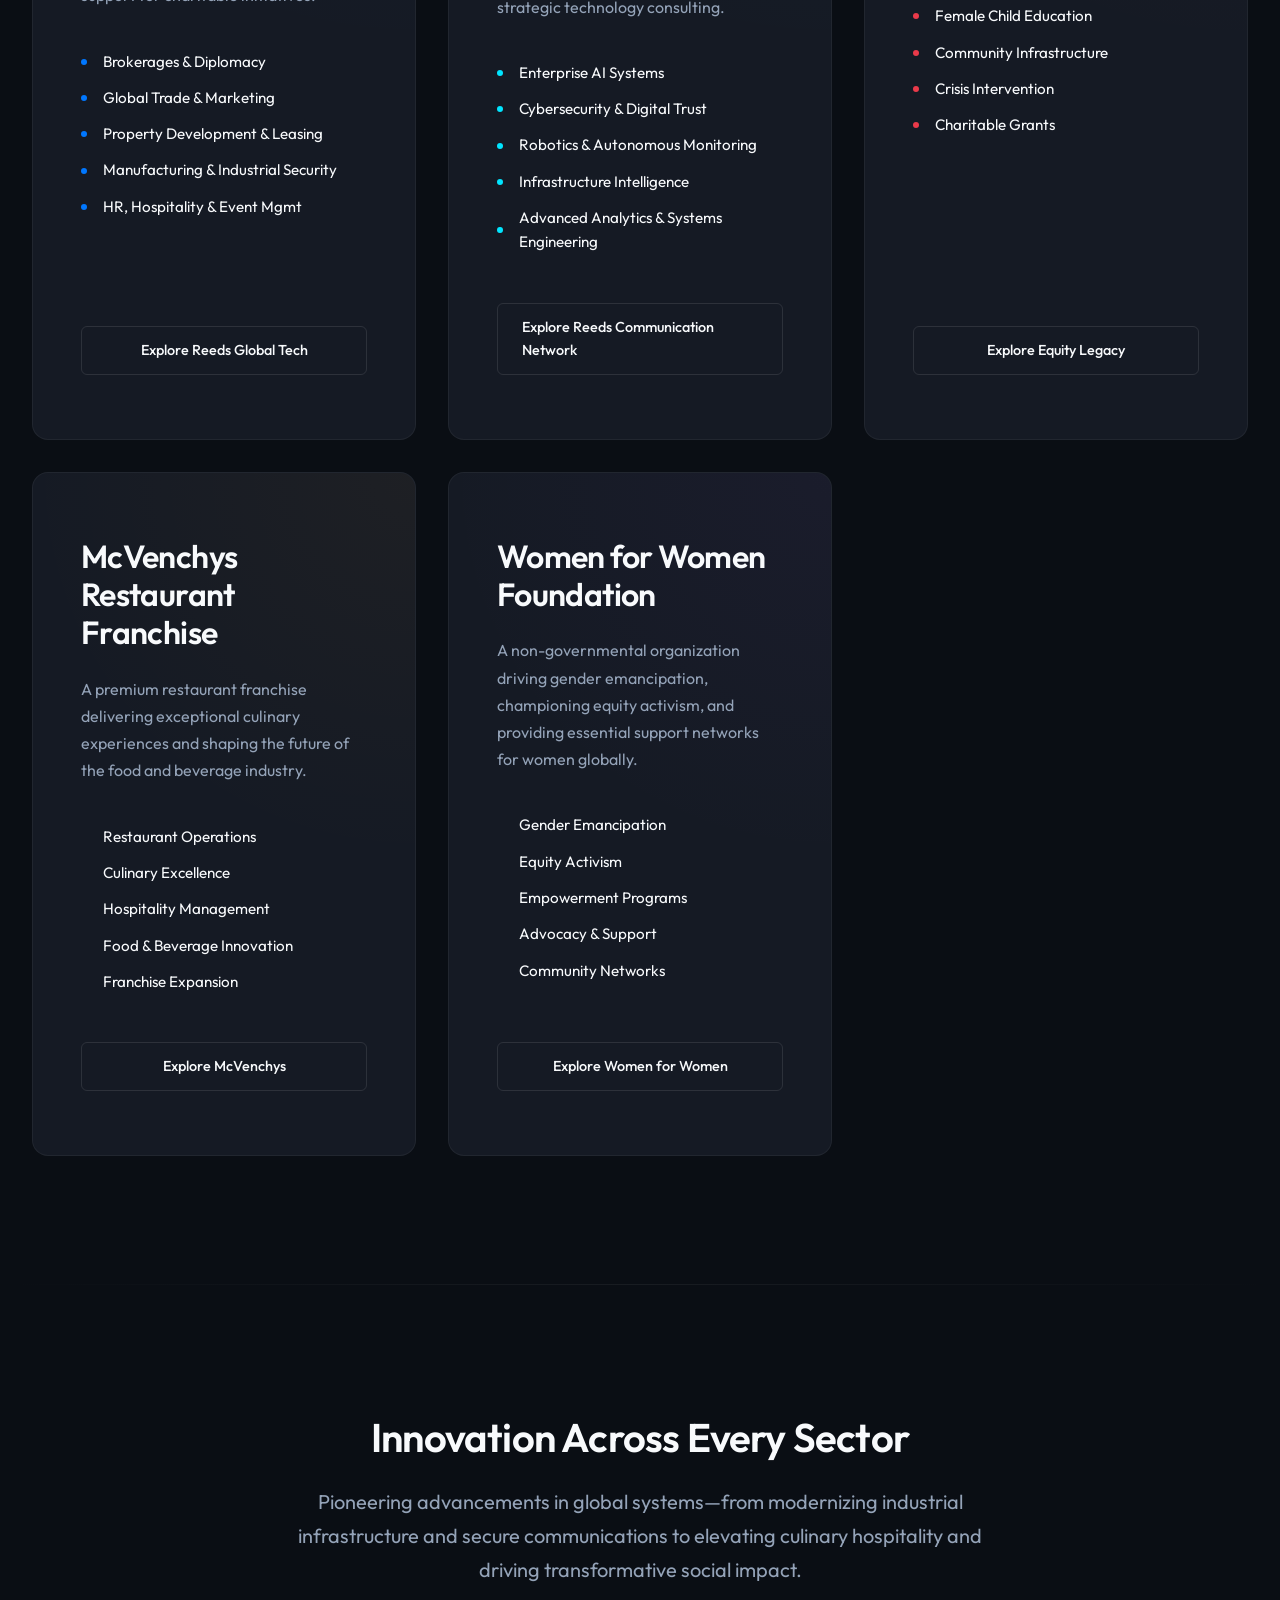
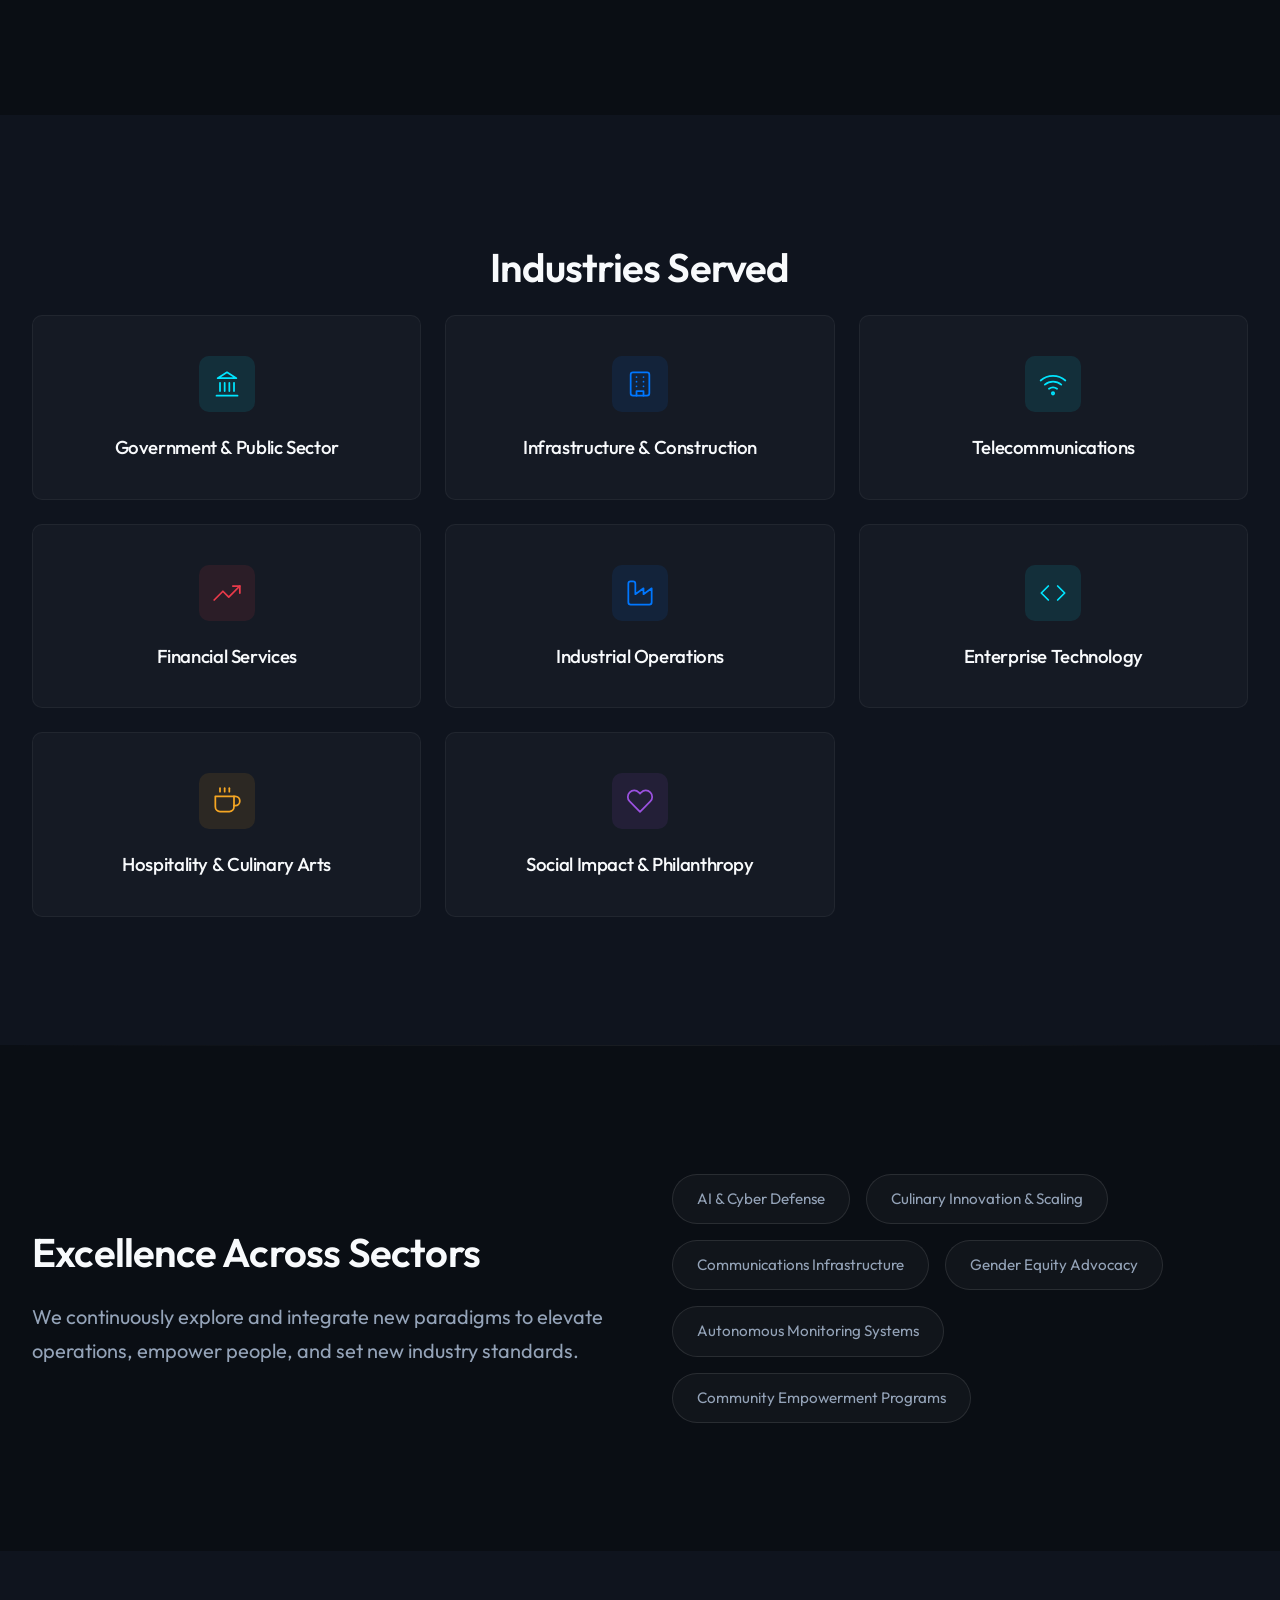
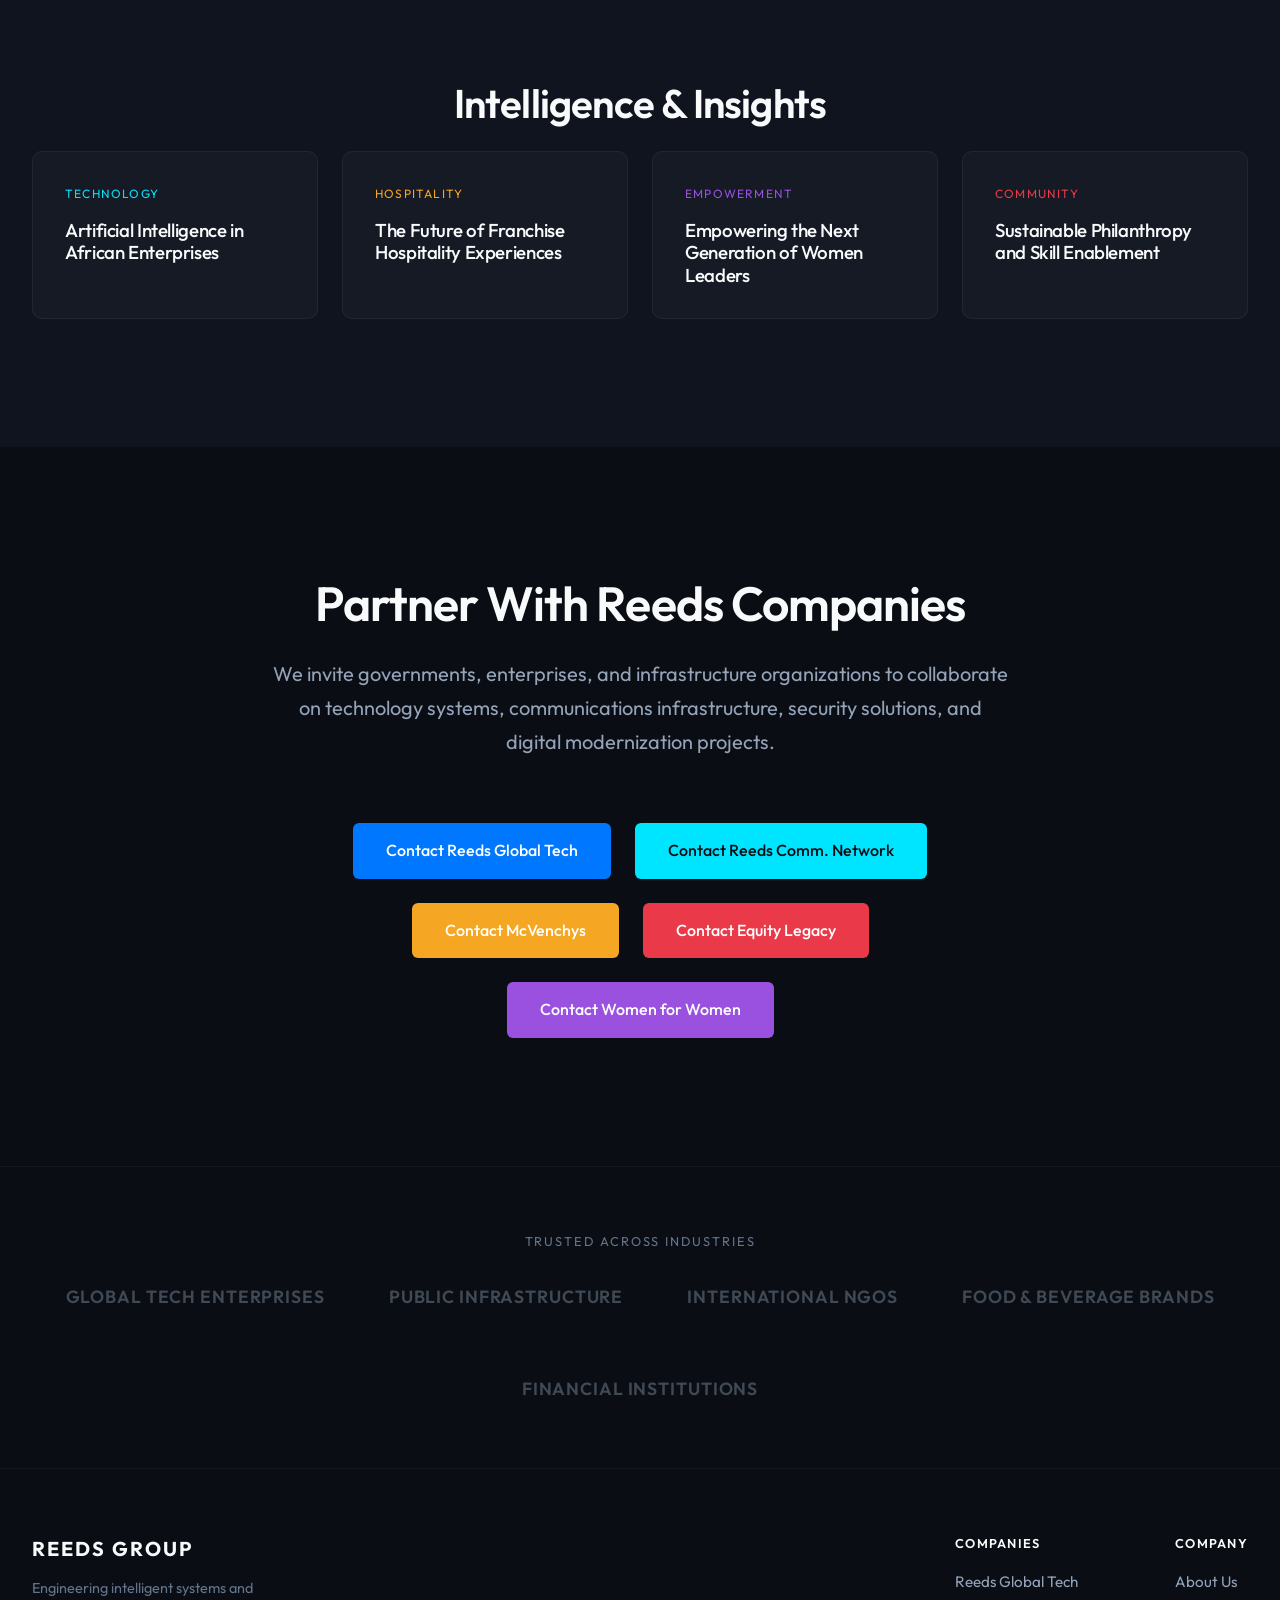
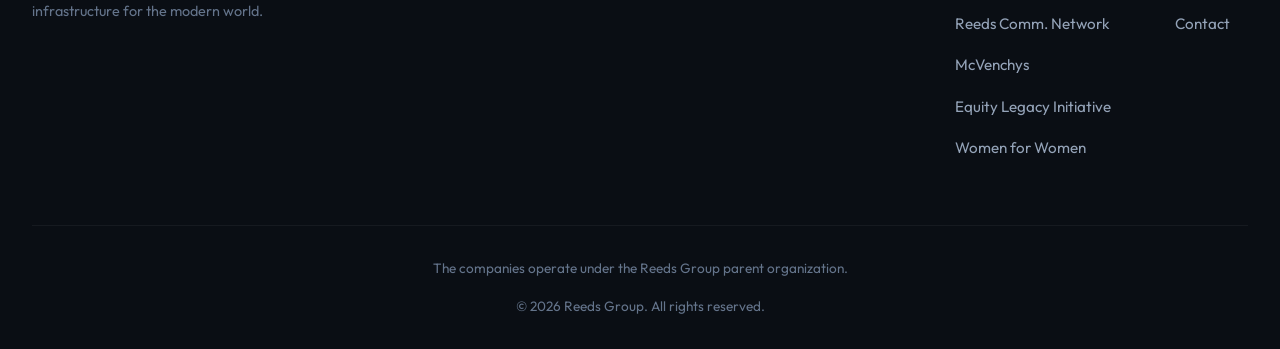
==== commit 578ca004: "feat: update homepage content to reflect expanded focus on hospitality and social impact sectors" ====
--- a/index.html
+++ b/index.html
@@ -53,7 +53,7 @@
             <canvas id="network-canvas"></canvas>
             <div class="hero-content">
                 <h1 class="hero-title fade-in">Driving Global Progress Through Technology, Commerce, Hospitality, and Social Impact.</h1>
-                <p class="hero-subtitle fade-in delay-1">The Reeds Group is a diversified conglomerate operating across advanced digital systems, complex industrial trade, premier restaurant franchises, and visionary non-governmental initiatives empowering communities worldwide.</p>
+                <p class="hero-subtitle fade-in delay-1">The Reeds Group is a diversified conglomerate driving global progress—engineering advanced technology systems, delivering premier culinary experiences through expansive franchises, and championing equity and social impact worldwide.</p>
                 <div class="hero-actions fade-in delay-2">
                     <a href="#gateway" class="btn btn-primary">Explore Our Companies</a>
                     <a href="contact.html" class="btn btn-secondary">Contact Our Team</a>
@@ -175,8 +175,8 @@
         <!-- Mission -->
         <section class="mission-section section-padding">
             <div class="container text-center max-w-lg fade-in-up">
-                <h2 class="section-title">Technology, Infrastructure, and Innovation</h2>
-                <p class="section-lead">Building systems that support modern infrastructure, secure digital networks, intelligent operations, and technological advancement across industries.</p>
+                <h2 class="section-title">Innovation Across Every Sector</h2>
+                <p class="section-lead">Pioneering advancements in global systems—from modernizing industrial infrastructure and secure communications to elevating culinary hospitality and driving transformative social impact.</p>
             </div>
         </section>
 
@@ -221,6 +221,18 @@
                         </div>
                         <h3>Enterprise Technology</h3>
                     </div>
+                    <div class="card industry-card hover-glow">
+                        <div class="icon-container" style="background: rgba(245, 166, 35, 0.1); color: var(--accent-orange);">
+                            <svg viewBox="0 0 24 24" stroke-linecap="round" stroke-linejoin="round"><path d="M18 8h1a4 4 0 0 1 0 8h-1"/><path d="M2 8h16v9a4 4 0 0 1-4 4H6a4 4 0 0 1-4-4V8z"/><line x1="6" y1="1" x2="6" y2="4"/><line x1="10" y1="1" x2="10" y2="4"/><line x1="14" y1="1" x2="14" y2="4"/></svg>
+                        </div>
+                        <h3>Hospitality & Culinary Arts</h3>
+                    </div>
+                    <div class="card industry-card hover-glow">
+                        <div class="icon-container" style="background: rgba(155, 81, 224, 0.1); color: var(--accent-purple);">
+                            <svg viewBox="0 0 24 24" stroke-linecap="round" stroke-linejoin="round"><path d="M20.84 4.61a5.5 5.5 0 0 0-7.78 0L12 5.67l-1.06-1.06a5.5 5.5 0 0 0-7.78 7.78l1.06 1.06L12 21.23l7.78-7.78 1.06-1.06a5.5 5.5 0 0 0 0-7.78z"/></svg>
+                        </div>
+                        <h3>Social Impact & Philanthropy</h3>
+                    </div>
                 </div>
             </div>
         </section>
@@ -232,17 +244,17 @@
             <div class="container fade-in-up">
                 <div class="layout-split">
                     <div class="split-text">
-                        <h2 class="section-title">Innovation & Systems Development</h2>
-                        <p class="section-lead">We continuously explore and integrate emerging technologies to solve complex operational challenges.</p>
+                        <h2 class="section-title">Excellence Across Sectors</h2>
+                        <p class="section-lead">We continuously explore and integrate new paradigms to elevate operations, empower people, and set new industry standards.</p>
                     </div>
                     <div class="split-features">
                         <ul class="feature-tags">
-                            <li>Artificial Intelligence Systems</li>
-                            <li>Cybersecurity Infrastructure</li>
-                            <li>Robotics Platforms</li>
-                            <li>Geospatial Intelligence</li>
-                            <li>Communications Networks</li>
+                            <li>AI & Cyber Defense</li>
+                            <li>Culinary Innovation & Scaling</li>
+                            <li>Communications Infrastructure</li>
+                            <li>Gender Equity Advocacy</li>
                             <li>Autonomous Monitoring Systems</li>
+                            <li>Community Empowerment Programs</li>
                         </ul>
                     </div>
                 </div>
@@ -255,20 +267,20 @@
                 <h2 class="section-title text-center mb-lg">Intelligence & Insights</h2>
                 <div class="grid-cards cols-4">
                     <article class="card insight-card hover-glow">
-                        <div class="insight-meta">AI Ops</div>
+                        <div class="insight-meta" style="color: var(--accent-cyan);">Technology</div>
                         <h3>Artificial Intelligence in African Enterprises</h3>
                     </article>
                     <article class="card insight-card hover-glow">
-                        <div class="insight-meta text-accent-red">Security</div>
-                        <h3>Cybersecurity Risks Facing Modern Organizations</h3>
+                        <div class="insight-meta" style="color: var(--accent-orange);">Hospitality</div>
+                        <h3>The Future of Franchise Hospitality Experiences</h3>
                     </article>
                     <article class="card insight-card hover-glow">
-                        <div class="insight-meta">Infrastructure</div>
-                        <h3>Next-Gen Infrastructure Monitoring Technologies</h3>
+                        <div class="insight-meta" style="color: var(--accent-purple);">Empowerment</div>
+                        <h3>Empowering the Next Generation of Women Leaders</h3>
                     </article>
                     <article class="card insight-card hover-glow">
-                        <div class="insight-meta">Connectivity</div>
-                        <h3>Emerging Communications Systems at Scale</h3>
+                        <div class="insight-meta text-accent-red">Community</div>
+                        <h3>Sustainable Philanthropy and Skill Enablement</h3>
                     </article>
                 </div>
             </div>
@@ -294,11 +306,11 @@
             <div class="container fade-in-up">
                 <p class="partners-label">Trusted Across Industries</p>
                 <div class="partners-strip">
-                    <span class="partner-logo">Defence & Security</span>
-                    <span class="partner-logo">Energy & Utilities</span>
+                    <span class="partner-logo">Global Tech Enterprises</span>
                     <span class="partner-logo">Public Infrastructure</span>
+                    <span class="partner-logo">International NGOs</span>
+                    <span class="partner-logo">Food & Beverage Brands</span>
                     <span class="partner-logo">Financial Institutions</span>
-                    <span class="partner-logo">Telecom Operators</span>
                 </div>
             </div>
         </section>
